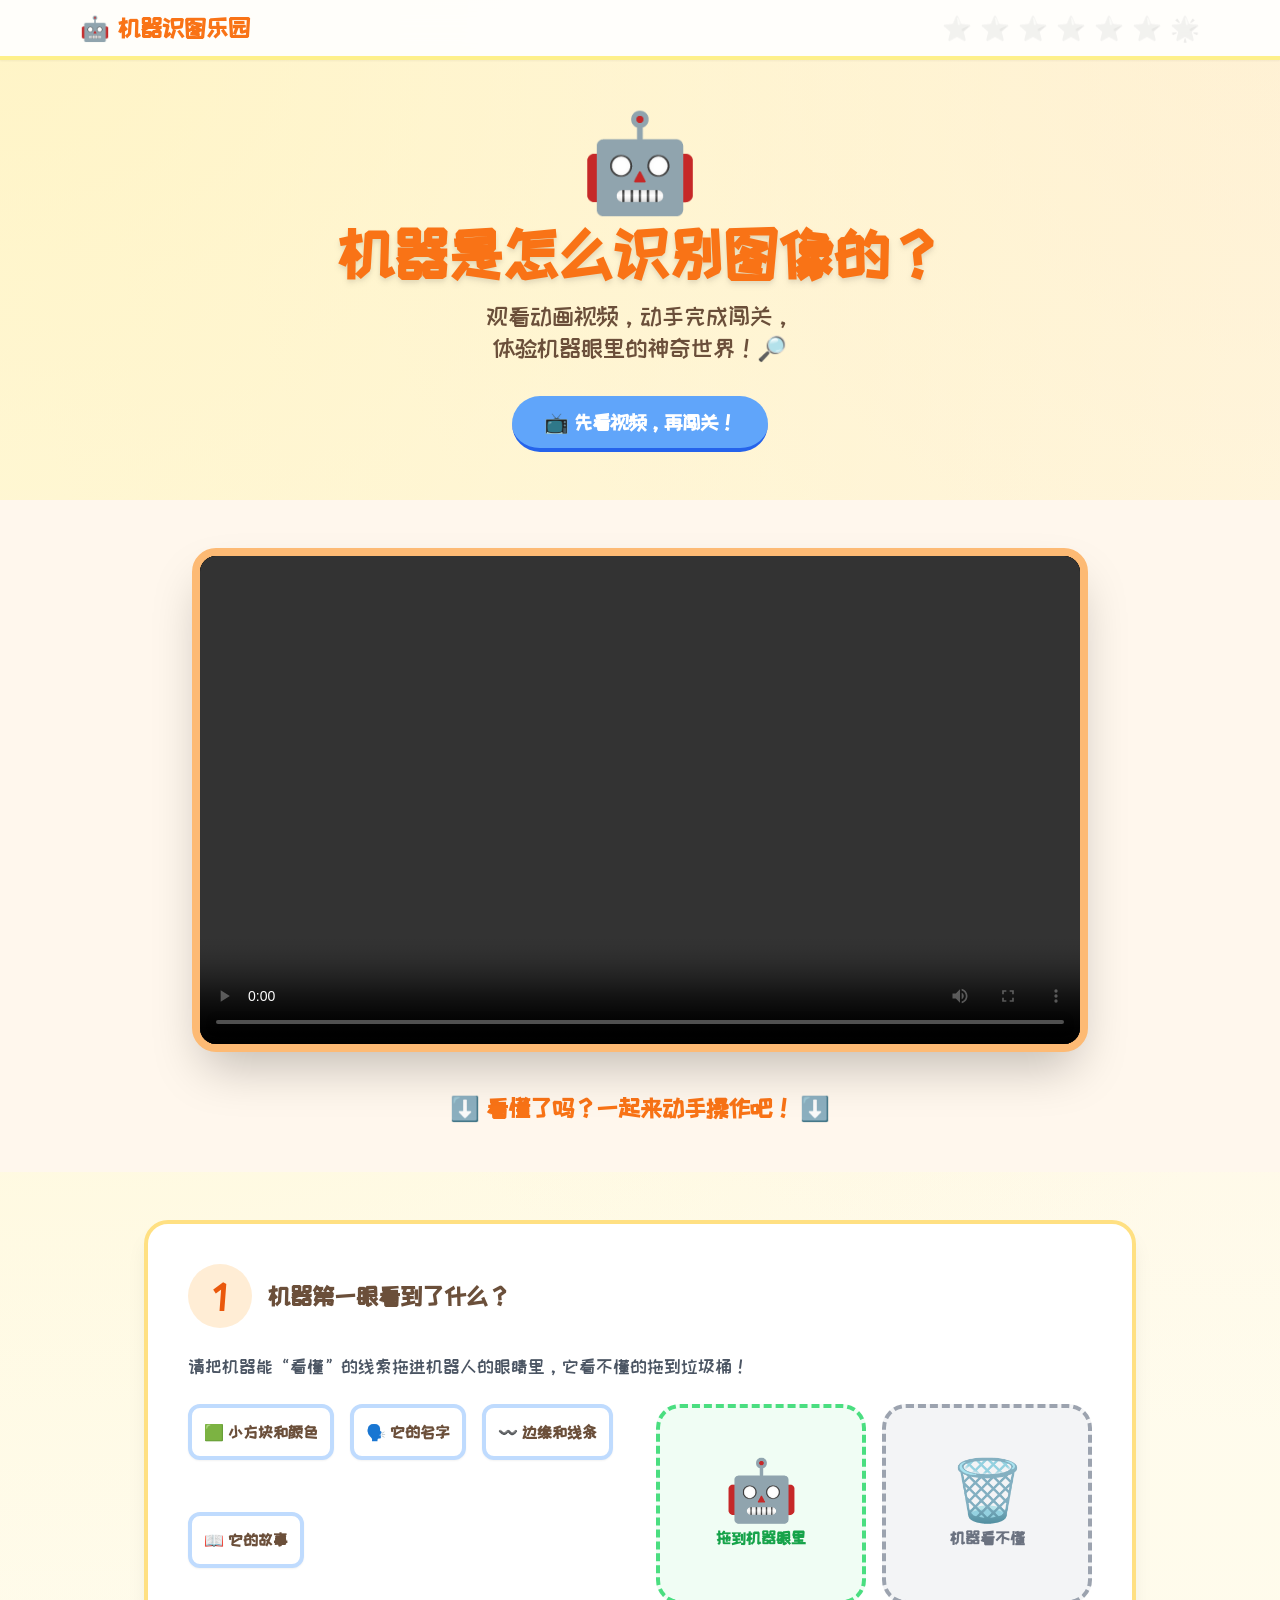
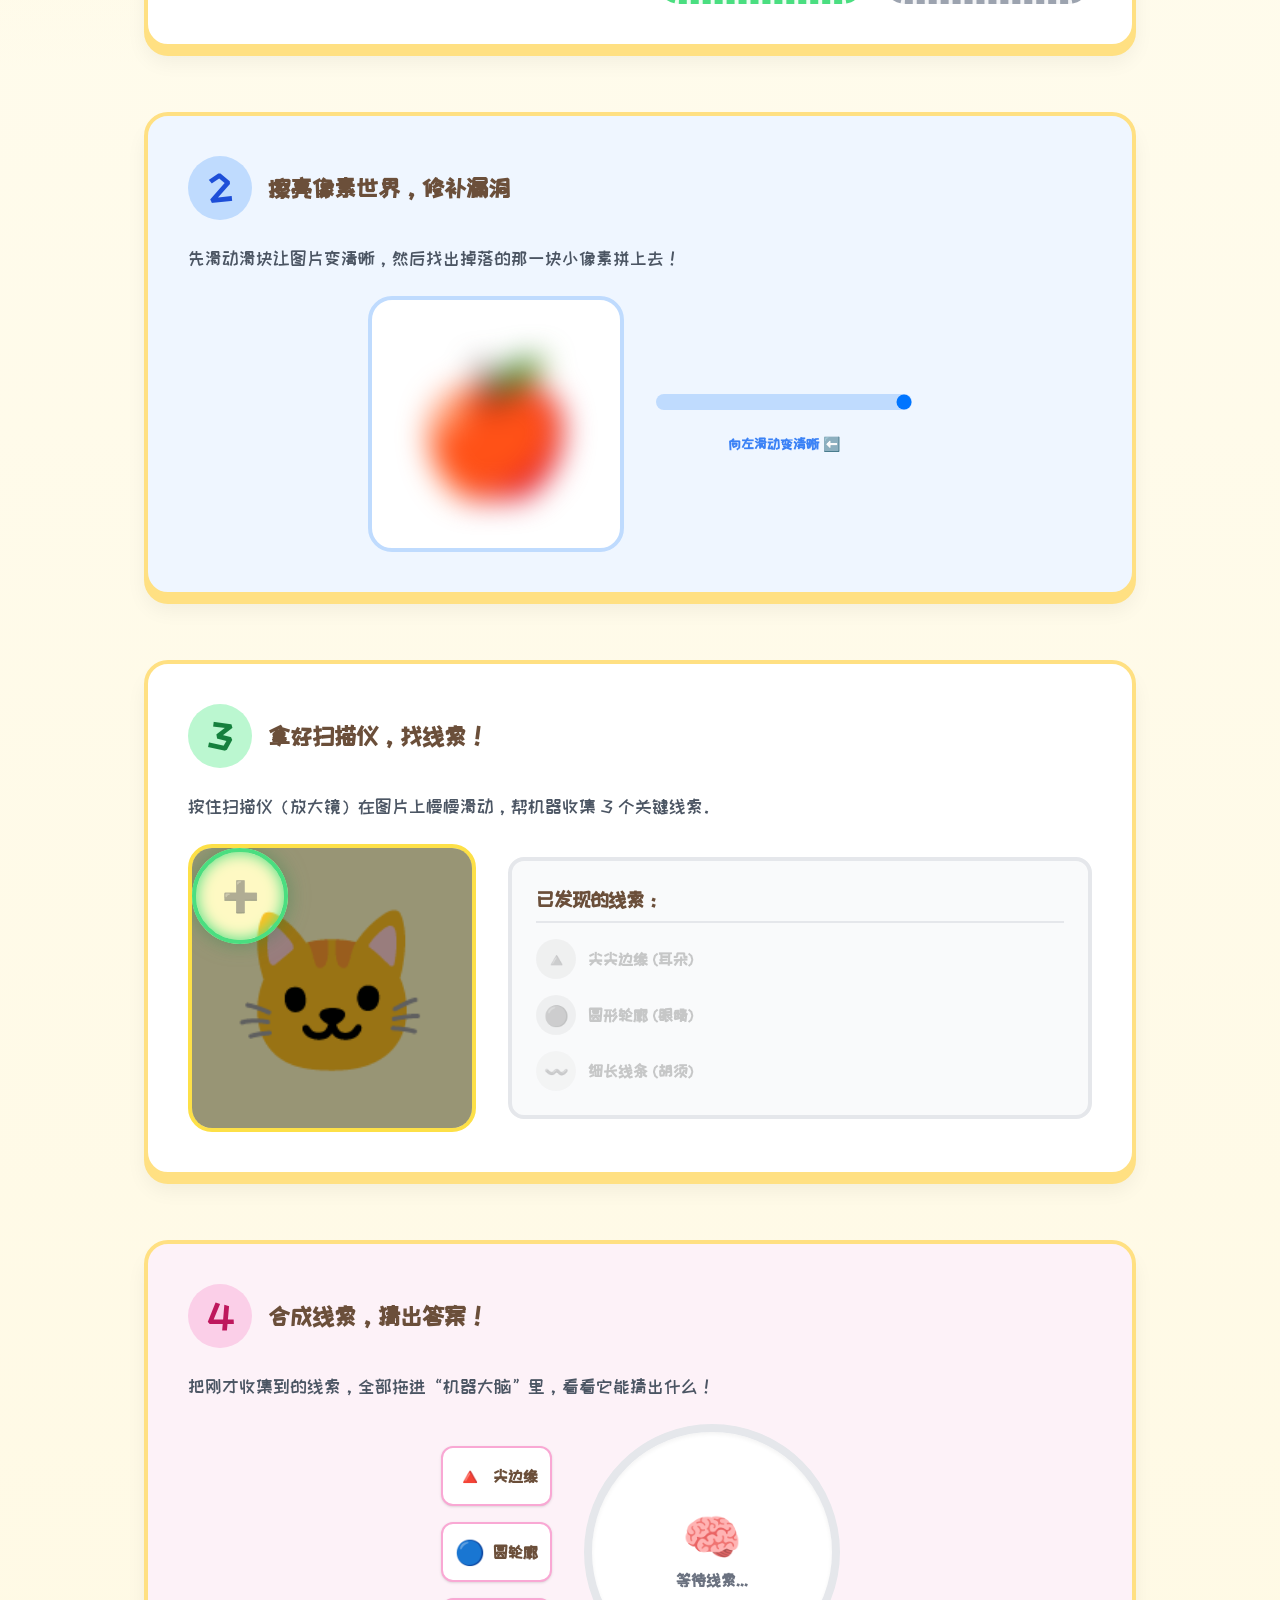
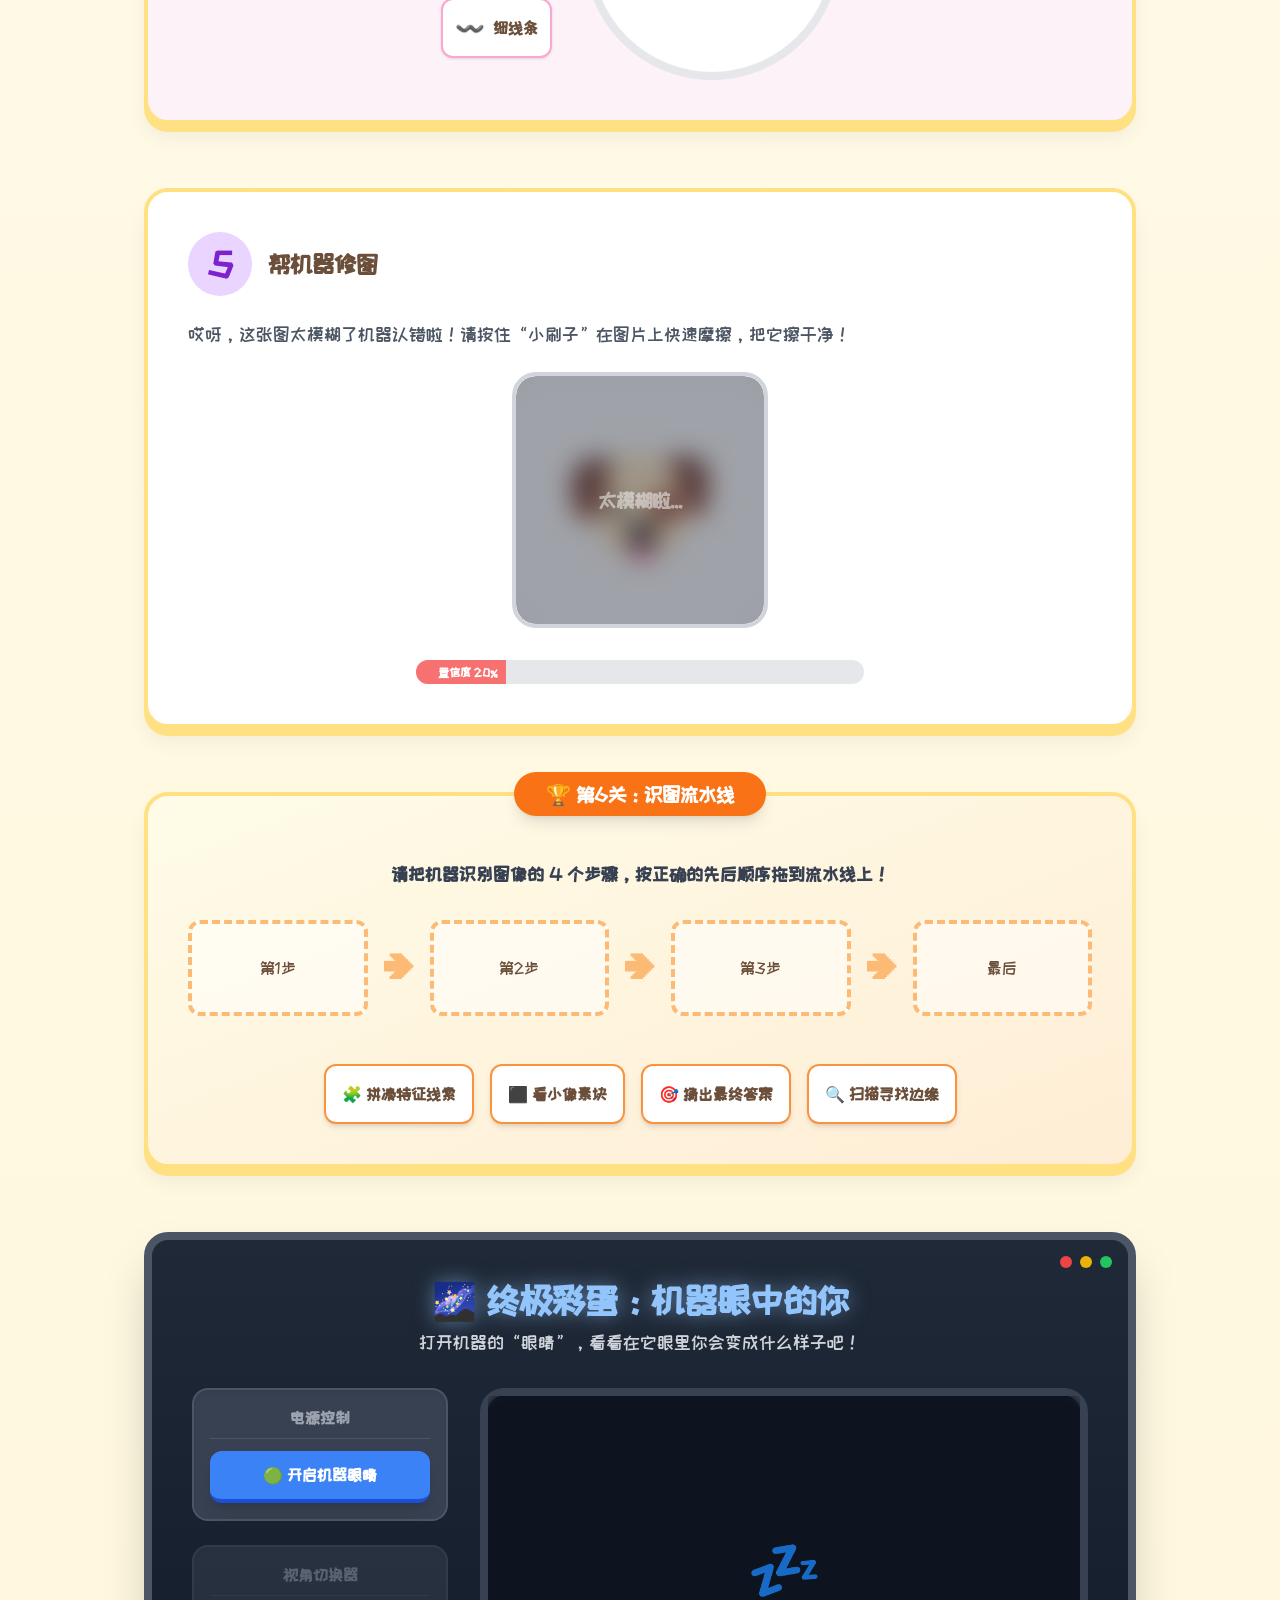
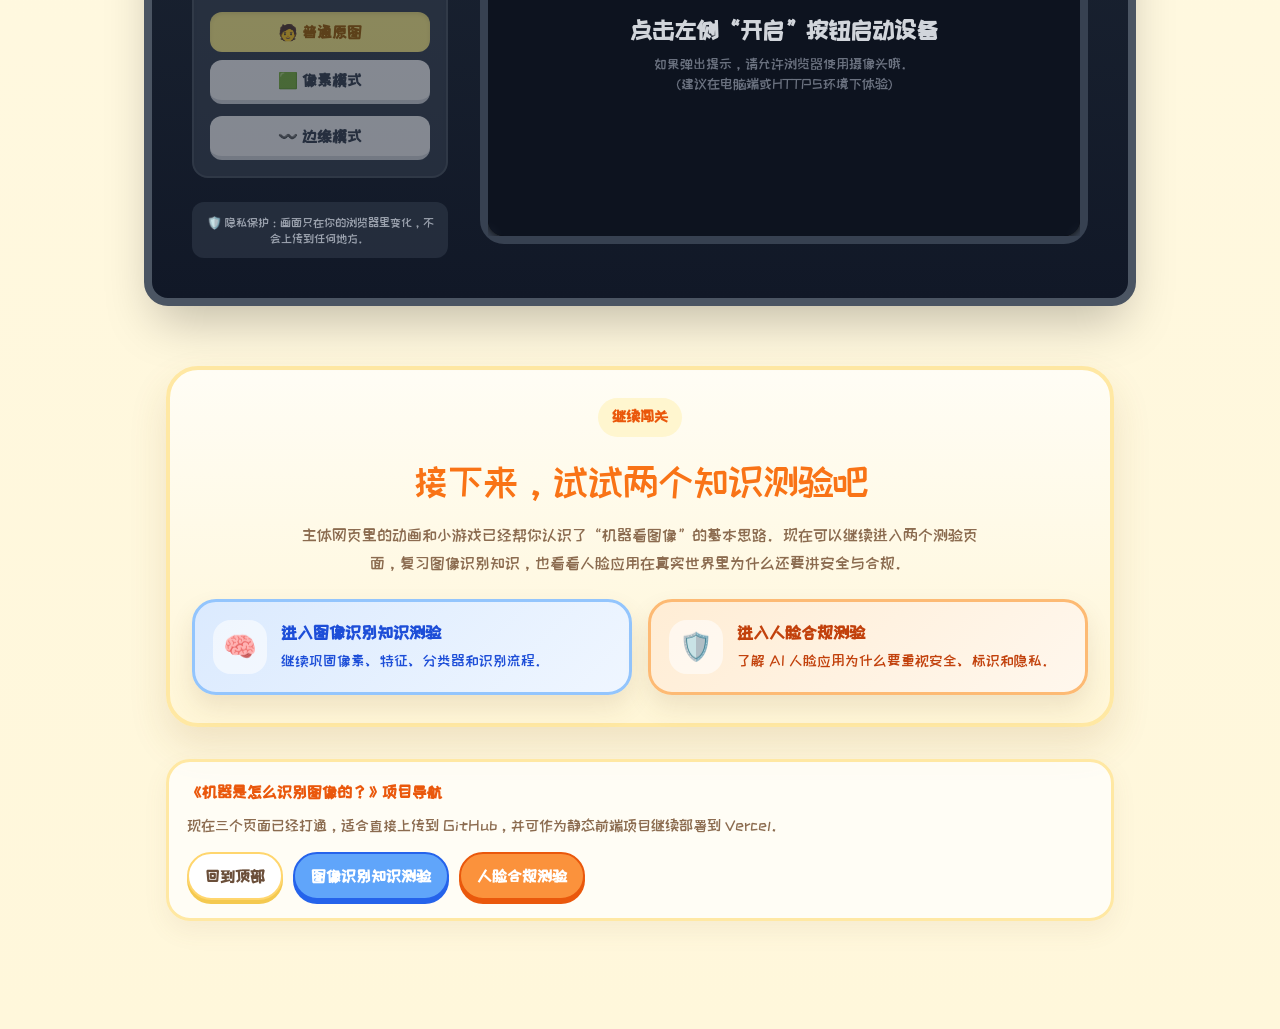
==== index.html @ 6d434174 "Refactor project structure for GitHub and Vercel deployment" ====
<!DOCTYPE html>
<html lang="zh-CN"><head><meta http-equiv="Content-Type" content="text/html; charset=UTF-8">
    
    <meta name="viewport" content="width=device-width, initial-scale=1.0">
    <title>机器是怎么识别图像的？</title>
    <link rel="stylesheet" href="./assets/css/common.css">
    <style>
        @import url('https://fonts.googleapis.com/css2?family=ZCOOL+KuaiLe&display=swap');
        body {
            font-family: 'ZCOOL KuaiLe', 'Comic Sans MS', 'PingFang SC', sans-serif;
            background-color: #FFFDE7;
            color: #5D4037;
            overflow-x: hidden;
            overscroll-behavior: none;
        }

        /* 动画体系 */
        @keyframes float { 0%, 100% { transform: translateY(0); } 50% { transform: translateY(-8px); } }
        .animate-float { animation: float 3s ease-in-out infinite; }
        
        @keyframes popIn { 0% { transform: scale(0.5); opacity: 0; } 100% { transform: scale(1); opacity: 1; } }
        .animate-pop { animation: popIn 0.5s cubic-bezier(0.175, 0.885, 0.32, 1.275) forwards; }
        
        @keyframes shine { 0% { filter: brightness(1); } 50% { filter: brightness(1.3) drop-shadow(0 0 10px #FFD54F); } 100% { filter: brightness(1); } }
        .animate-shine { animation: shine 1.5s infinite; }

        @keyframes scanline { 0% { transform: translateY(-100%); } 100% { transform: translateY(100vh); } }
        .cam-scanline {
            background: linear-gradient(to bottom, rgba(74,222,128,0), rgba(74,222,128,0.3), rgba(74,222,128,0));
            animation: scanline 3s linear infinite;
        }

        /* UI 基础组件 */
        .cute-card {
            background: white;
            border-radius: 24px;
            box-shadow: 0 8px 0 #FFE082, 0 15px 20px rgba(0,0,0,0.05);
            border: 4px solid #FFE082;
            position: relative;
        }
        
        /* 交互元素专属 */
        .drag-item {
            touch-action: none;
            cursor: grab;
            transition: transform 0.1s;
            z-index: 10;
        }
        .drag-item:active { cursor: grabbing; z-index: 50; }
        .drag-item.dragging { transform: scale(1.1); box-shadow: 0 10px 25px rgba(0,0,0,0.2); transition: none; }

        .scanner-lens {
            box-shadow: 0 0 0 9999px rgba(0,0,0,0.4), 0 0 15px #4ADE80 inset, 0 0 20px rgba(74, 222, 128, 0.5);
            border: 4px solid #4ADE80;
            background: transparent;
        }

        #scratch-container { position: relative; user-select: none; touch-action: none; }
        #blur-overlay { transition: opacity 0.3s; }
        
        .star-slot { filter: grayscale(100%) opacity(0.3); transition: all 0.5s; }
        .star-active { filter: grayscale(0%) opacity(1) drop-shadow(0 0 5px gold); transform: scale(1.2); }

        /* 摄像头模块特效 */
        .control-btn {
            transition: all 0.2s;
            border-bottom-width: 4px;
        }
        .control-btn:active {
            transform: translateY(4px);
            border-bottom-width: 0px;
        }
        .control-btn.active-mode {
            background-color: #FEF08A; /* yellow-200 */
            border-color: #EAB308; /* yellow-500 */
            color: #A16207;
            transform: translateY(4px);
            border-bottom-width: 0px;
            box-shadow: inset 0 2px 4px rgba(0,0,0,0.1);
        }
    </style>
<style>*, ::before, ::after{--tw-border-spacing-x:0;--tw-border-spacing-y:0;--tw-translate-x:0;--tw-translate-y:0;--tw-rotate:0;--tw-skew-x:0;--tw-skew-y:0;--tw-scale-x:1;--tw-scale-y:1;--tw-pan-x: ;--tw-pan-y: ;--tw-pinch-zoom: ;--tw-scroll-snap-strictness:proximity;--tw-gradient-from-position: ;--tw-gradient-via-position: ;--tw-gradient-to-position: ;--tw-ordinal: ;--tw-slashed-zero: ;--tw-numeric-figure: ;--tw-numeric-spacing: ;--tw-numeric-fraction: ;--tw-ring-inset: ;--tw-ring-offset-width:0px;--tw-ring-offset-color:#fff;--tw-ring-color:rgb(59 130 246 / 0.5);--tw-ring-offset-shadow:0 0 #0000;--tw-ring-shadow:0 0 #0000;--tw-shadow:0 0 #0000;--tw-shadow-colored:0 0 #0000;--tw-blur: ;--tw-brightness: ;--tw-contrast: ;--tw-grayscale: ;--tw-hue-rotate: ;--tw-invert: ;--tw-saturate: ;--tw-sepia: ;--tw-drop-shadow: ;--tw-backdrop-blur: ;--tw-backdrop-brightness: ;--tw-backdrop-contrast: ;--tw-backdrop-grayscale: ;--tw-backdrop-hue-rotate: ;--tw-backdrop-invert: ;--tw-backdrop-opacity: ;--tw-backdrop-saturate: ;--tw-backdrop-sepia: ;--tw-contain-size: ;--tw-contain-layout: ;--tw-contain-paint: ;--tw-contain-style: }::backdrop{--tw-border-spacing-x:0;--tw-border-spacing-y:0;--tw-translate-x:0;--tw-translate-y:0;--tw-rotate:0;--tw-skew-x:0;--tw-skew-y:0;--tw-scale-x:1;--tw-scale-y:1;--tw-pan-x: ;--tw-pan-y: ;--tw-pinch-zoom: ;--tw-scroll-snap-strictness:proximity;--tw-gradient-from-position: ;--tw-gradient-via-position: ;--tw-gradient-to-position: ;--tw-ordinal: ;--tw-slashed-zero: ;--tw-numeric-figure: ;--tw-numeric-spacing: ;--tw-numeric-fraction: ;--tw-ring-inset: ;--tw-ring-offset-width:0px;--tw-ring-offset-color:#fff;--tw-ring-color:rgb(59 130 246 / 0.5);--tw-ring-offset-shadow:0 0 #0000;--tw-ring-shadow:0 0 #0000;--tw-shadow:0 0 #0000;--tw-shadow-colored:0 0 #0000;--tw-blur: ;--tw-brightness: ;--tw-contrast: ;--tw-grayscale: ;--tw-hue-rotate: ;--tw-invert: ;--tw-saturate: ;--tw-sepia: ;--tw-drop-shadow: ;--tw-backdrop-blur: ;--tw-backdrop-brightness: ;--tw-backdrop-contrast: ;--tw-backdrop-grayscale: ;--tw-backdrop-hue-rotate: ;--tw-backdrop-invert: ;--tw-backdrop-opacity: ;--tw-backdrop-saturate: ;--tw-backdrop-sepia: ;--tw-contain-size: ;--tw-contain-layout: ;--tw-contain-paint: ;--tw-contain-style: }/* ! tailwindcss v3.4.17 | MIT License | https://tailwindcss.com */*,::after,::before{box-sizing:border-box;border-width:0;border-style:solid;border-color:#e5e7eb}::after,::before{--tw-content:''}:host,html{line-height:1.5;-webkit-text-size-adjust:100%;-moz-tab-size:4;tab-size:4;font-family:ui-sans-serif, system-ui, sans-serif, "Apple Color Emoji", "Segoe UI Emoji", "Segoe UI Symbol", "Noto Color Emoji";font-feature-settings:normal;font-variation-settings:normal;-webkit-tap-highlight-color:transparent}body{margin:0;line-height:inherit}hr{height:0;color:inherit;border-top-width:1px}abbr:where([title]){-webkit-text-decoration:underline dotted;text-decoration:underline dotted}h1,h2,h3,h4,h5,h6{font-size:inherit;font-weight:inherit}a{color:inherit;text-decoration:inherit}b,strong{font-weight:bolder}code,kbd,pre,samp{font-family:ui-monospace, SFMono-Regular, Menlo, Monaco, Consolas, "Liberation Mono", "Courier New", monospace;font-feature-settings:normal;font-variation-settings:normal;font-size:1em}small{font-size:80%}sub,sup{font-size:75%;line-height:0;position:relative;vertical-align:baseline}sub{bottom:-.25em}sup{top:-.5em}table{text-indent:0;border-color:inherit;border-collapse:collapse}button,input,optgroup,select,textarea{font-family:inherit;font-feature-settings:inherit;font-variation-settings:inherit;font-size:100%;font-weight:inherit;line-height:inherit;letter-spacing:inherit;color:inherit;margin:0;padding:0}button,select{text-transform:none}button,input:where([type=button]),input:where([type=reset]),input:where([type=submit]){-webkit-appearance:button;background-color:transparent;background-image:none}:-moz-focusring{outline:auto}:-moz-ui-invalid{box-shadow:none}progress{vertical-align:baseline}::-webkit-inner-spin-button,::-webkit-outer-spin-button{height:auto}[type=search]{-webkit-appearance:textfield;outline-offset:-2px}::-webkit-search-decoration{-webkit-appearance:none}::-webkit-file-upload-button{-webkit-appearance:button;font:inherit}summary{display:list-item}blockquote,dd,dl,figure,h1,h2,h3,h4,h5,h6,hr,p,pre{margin:0}fieldset{margin:0;padding:0}legend{padding:0}menu,ol,ul{list-style:none;margin:0;padding:0}dialog{padding:0}textarea{resize:vertical}input::placeholder,textarea::placeholder{opacity:1;color:#9ca3af}[role=button],button{cursor:pointer}:disabled{cursor:default}audio,canvas,embed,iframe,img,object,svg,video{display:block;vertical-align:middle}img,video{max-width:100%;height:auto}[hidden]:where(:not([hidden=until-found])){display:none}.pointer-events-none{pointer-events:none}.fixed{position:fixed}.absolute{position:absolute}.relative{position:relative}.inset-0{inset:0px}.-top-6{top:-1.5rem}.bottom-0{bottom:0px}.bottom-12{bottom:3rem}.left-0{left:0px}.left-1\/2{left:50%}.left-16{left:4rem}.left-20{left:5rem}.left-\[30\%\]{left:30%}.right-10{right:2.5rem}.right-12{right:3rem}.right-4{right:1rem}.top-0{top:0px}.top-10{top:2.5rem}.top-4{top:1rem}.top-8{top:2rem}.top-\[40\%\]{top:40%}.z-0{z-index:0}.z-10{z-index:10}.z-20{z-index:20}.z-30{z-index:30}.z-50{z-index:50}.mx-auto{margin-left:auto;margin-right:auto}.mb-12{margin-bottom:3rem}.mb-2{margin-bottom:0.5rem}.mb-3{margin-bottom:0.75rem}.mb-4{margin-bottom:1rem}.mb-6{margin-bottom:1.5rem}.mb-8{margin-bottom:2rem}.mt-10{margin-top:2.5rem}.mt-2{margin-top:0.5rem}.mt-4{margin-top:1rem}.mt-6{margin-top:1.5rem}.mt-8{margin-top:2rem}.block{display:block}.inline-block{display:inline-block}.flex{display:flex}.hidden{display:none}.aspect-\[4\/3\]{aspect-ratio:4/3}.aspect-video{aspect-ratio:16 / 9}.h-0{height:0px}.h-10{height:2.5rem}.h-12{height:3rem}.h-16{height:4rem}.h-20{height:5rem}.h-24{height:6rem}.h-3{height:0.75rem}.h-4{height:1rem}.h-6{height:1.5rem}.h-64{height:16rem}.h-72{height:18rem}.h-full{height:100%}.min-h-\[200px\]{min-height:200px}.w-10{width:2.5rem}.w-12{width:3rem}.w-16{width:4rem}.w-20{width:5rem}.w-24{width:6rem}.w-3{width:0.75rem}.w-32{width:8rem}.w-64{width:16rem}.w-72{width:18rem}.w-\[20\%\]{width:20%}.w-full{width:100%}.min-w-\[250px\]{min-width:250px}.max-w-2xl{max-width:42rem}.max-w-4xl{max-width:56rem}.max-w-5xl{max-width:64rem}.max-w-6xl{max-width:72rem}.max-w-md{max-width:28rem}.flex-1{flex:1 1 0%}.-translate-x-1\/2{--tw-translate-x:-50%;transform:translate(var(--tw-translate-x), var(--tw-translate-y)) rotate(var(--tw-rotate)) skewX(var(--tw-skew-x)) skewY(var(--tw-skew-y)) scaleX(var(--tw-scale-x)) scaleY(var(--tw-scale-y))}.rotate-12{--tw-rotate:12deg;transform:translate(var(--tw-translate-x), var(--tw-translate-y)) rotate(var(--tw-rotate)) skewX(var(--tw-skew-x)) skewY(var(--tw-skew-y)) scaleX(var(--tw-scale-x)) scaleY(var(--tw-scale-y))}.transform{transform:translate(var(--tw-translate-x), var(--tw-translate-y)) rotate(var(--tw-rotate)) skewX(var(--tw-skew-x)) skewY(var(--tw-skew-y)) scaleX(var(--tw-scale-x)) scaleY(var(--tw-scale-y))}@keyframes bounce{0%, 100%{transform:translateY(-25%);animation-timing-function:cubic-bezier(0.8,0,1,1)}50%{transform:none;animation-timing-function:cubic-bezier(0,0,0.2,1)}}.animate-bounce{animation:bounce 1s infinite}@keyframes pulse{50%{opacity:.5}}.animate-pulse{animation:pulse 2s cubic-bezier(0.4, 0, 0.6, 1) infinite}.cursor-crosshair{cursor:crosshair}.cursor-grab{cursor:grab}.cursor-move{cursor:move}.cursor-pointer{cursor:pointer}.touch-none{touch-action:none}.select-none{-webkit-user-select:none;user-select:none}.appearance-none{-webkit-appearance:none;appearance:none}.flex-col{flex-direction:column}.flex-wrap{flex-wrap:wrap}.items-start{align-items:flex-start}.items-center{align-items:center}.justify-end{justify-content:flex-end}.justify-center{justify-content:center}.justify-between{justify-content:space-between}.gap-1{gap:0.25rem}.gap-2{gap:0.5rem}.gap-3{gap:0.75rem}.gap-4{gap:1rem}.gap-6{gap:1.5rem}.gap-8{gap:2rem}.space-y-16 > :not([hidden]) ~ :not([hidden]){--tw-space-y-reverse:0;margin-top:calc(4rem * calc(1 - var(--tw-space-y-reverse)));margin-bottom:calc(4rem * var(--tw-space-y-reverse))}.overflow-hidden{overflow:hidden}.rounded-2xl{border-radius:1rem}.rounded-3xl{border-radius:1.5rem}.rounded-full{border-radius:9999px}.rounded-lg{border-radius:0.5rem}.rounded-xl{border-radius:0.75rem}.border-2{border-width:2px}.border-4{border-width:4px}.border-8{border-width:8px}.border-b{border-bottom-width:1px}.border-b-2{border-bottom-width:2px}.border-b-4{border-bottom-width:4px}.border-dashed{border-style:dashed}.border-blue-200{--tw-border-opacity:1;border-color:rgb(191 219 254 / var(--tw-border-opacity, 1))}.border-blue-500\/50{border-color:rgb(59 130 246 / 0.5)}.border-blue-600{--tw-border-opacity:1;border-color:rgb(37 99 235 / var(--tw-border-opacity, 1))}.border-blue-700{--tw-border-opacity:1;border-color:rgb(29 78 216 / var(--tw-border-opacity, 1))}.border-gray-200{--tw-border-opacity:1;border-color:rgb(229 231 235 / var(--tw-border-opacity, 1))}.border-gray-300{--tw-border-opacity:1;border-color:rgb(209 213 219 / var(--tw-border-opacity, 1))}.border-gray-400{--tw-border-opacity:1;border-color:rgb(156 163 175 / var(--tw-border-opacity, 1))}.border-gray-600{--tw-border-opacity:1;border-color:rgb(75 85 99 / var(--tw-border-opacity, 1))}.border-gray-700{--tw-border-opacity:1;border-color:rgb(55 65 81 / var(--tw-border-opacity, 1))}.border-green-400{--tw-border-opacity:1;border-color:rgb(74 222 128 / var(--tw-border-opacity, 1))}.border-orange-300{--tw-border-opacity:1;border-color:rgb(253 186 116 / var(--tw-border-opacity, 1))}.border-orange-400{--tw-border-opacity:1;border-color:rgb(251 146 60 / var(--tw-border-opacity, 1))}.border-pink-200{--tw-border-opacity:1;border-color:rgb(251 207 232 / var(--tw-border-opacity, 1))}.border-pink-300{--tw-border-opacity:1;border-color:rgb(249 168 212 / var(--tw-border-opacity, 1))}.border-red-600{--tw-border-opacity:1;border-color:rgb(220 38 38 / var(--tw-border-opacity, 1))}.border-yellow-200{--tw-border-opacity:1;border-color:rgb(254 240 138 / var(--tw-border-opacity, 1))}.border-yellow-300{--tw-border-opacity:1;border-color:rgb(253 224 71 / var(--tw-border-opacity, 1))}.border-yellow-400{--tw-border-opacity:1;border-color:rgb(250 204 21 / var(--tw-border-opacity, 1))}.bg-black{--tw-bg-opacity:1;background-color:rgb(0 0 0 / var(--tw-bg-opacity, 1))}.bg-blue-200{--tw-bg-opacity:1;background-color:rgb(191 219 254 / var(--tw-bg-opacity, 1))}.bg-blue-400{--tw-bg-opacity:1;background-color:rgb(96 165 250 / var(--tw-bg-opacity, 1))}.bg-blue-50{--tw-bg-opacity:1;background-color:rgb(239 246 255 / var(--tw-bg-opacity, 1))}.bg-blue-500{--tw-bg-opacity:1;background-color:rgb(59 130 246 / var(--tw-bg-opacity, 1))}.bg-blue-900\/50{background-color:rgb(30 58 138 / 0.5)}.bg-gray-100{--tw-bg-opacity:1;background-color:rgb(243 244 246 / var(--tw-bg-opacity, 1))}.bg-gray-200{--tw-bg-opacity:1;background-color:rgb(229 231 235 / var(--tw-bg-opacity, 1))}.bg-gray-50{--tw-bg-opacity:1;background-color:rgb(249 250 251 / var(--tw-bg-opacity, 1))}.bg-gray-700{--tw-bg-opacity:1;background-color:rgb(55 65 81 / var(--tw-bg-opacity, 1))}.bg-gray-700\/50{background-color:rgb(55 65 81 / 0.5)}.bg-gray-800{--tw-bg-opacity:1;background-color:rgb(31 41 55 / var(--tw-bg-opacity, 1))}.bg-gray-900\/40{background-color:rgb(17 24 39 / 0.4)}.bg-gray-900\/80{background-color:rgb(17 24 39 / 0.8)}.bg-green-200{--tw-bg-opacity:1;background-color:rgb(187 247 208 / var(--tw-bg-opacity, 1))}.bg-green-50{--tw-bg-opacity:1;background-color:rgb(240 253 244 / var(--tw-bg-opacity, 1))}.bg-green-500{--tw-bg-opacity:1;background-color:rgb(34 197 94 / var(--tw-bg-opacity, 1))}.bg-orange-100{--tw-bg-opacity:1;background-color:rgb(255 237 213 / var(--tw-bg-opacity, 1))}.bg-orange-50{--tw-bg-opacity:1;background-color:rgb(255 247 237 / var(--tw-bg-opacity, 1))}.bg-orange-500{--tw-bg-opacity:1;background-color:rgb(249 115 22 / var(--tw-bg-opacity, 1))}.bg-pink-200{--tw-bg-opacity:1;background-color:rgb(251 207 232 / var(--tw-bg-opacity, 1))}.bg-pink-300{--tw-bg-opacity:1;background-color:rgb(249 168 212 / var(--tw-bg-opacity, 1))}.bg-pink-50{--tw-bg-opacity:1;background-color:rgb(253 242 248 / var(--tw-bg-opacity, 1))}.bg-purple-200{--tw-bg-opacity:1;background-color:rgb(233 213 255 / var(--tw-bg-opacity, 1))}.bg-red-400{--tw-bg-opacity:1;background-color:rgb(248 113 113 / var(--tw-bg-opacity, 1))}.bg-red-500{--tw-bg-opacity:1;background-color:rgb(239 68 68 / var(--tw-bg-opacity, 1))}.bg-white{--tw-bg-opacity:1;background-color:rgb(255 255 255 / var(--tw-bg-opacity, 1))}.bg-white\/50{background-color:rgb(255 255 255 / 0.5)}.bg-white\/90{background-color:rgb(255 255 255 / 0.9)}.bg-white\/95{background-color:rgb(255 255 255 / 0.95)}.bg-yellow-100{--tw-bg-opacity:1;background-color:rgb(254 249 195 / var(--tw-bg-opacity, 1))}.bg-yellow-200{--tw-bg-opacity:1;background-color:rgb(254 240 138 / var(--tw-bg-opacity, 1))}.bg-yellow-400{--tw-bg-opacity:1;background-color:rgb(250 204 21 / var(--tw-bg-opacity, 1))}.bg-yellow-500{--tw-bg-opacity:1;background-color:rgb(234 179 8 / var(--tw-bg-opacity, 1))}.bg-gradient-to-b{background-image:linear-gradient(to bottom, var(--tw-gradient-stops))}.bg-gradient-to-br{background-image:linear-gradient(to bottom right, var(--tw-gradient-stops))}.from-gray-800{--tw-gradient-from:#1f2937 var(--tw-gradient-from-position);--tw-gradient-to:rgb(31 41 55 / 0) var(--tw-gradient-to-position);--tw-gradient-stops:var(--tw-gradient-from), var(--tw-gradient-to)}.from-yellow-50{--tw-gradient-from:#fefce8 var(--tw-gradient-from-position);--tw-gradient-to:rgb(254 252 232 / 0) var(--tw-gradient-to-position);--tw-gradient-stops:var(--tw-gradient-from), var(--tw-gradient-to)}.to-gray-900{--tw-gradient-to:#111827 var(--tw-gradient-to-position)}.to-orange-100{--tw-gradient-to:#ffedd5 var(--tw-gradient-to-position)}.object-contain{object-fit:contain}.object-cover{object-fit:cover}.p-3{padding:0.75rem}.p-4{padding:1rem}.p-6{padding:1.5rem}.px-2{padding-left:0.5rem;padding-right:0.5rem}.px-4{padding-left:1rem;padding-right:1rem}.px-6{padding-left:1.5rem;padding-right:1.5rem}.px-8{padding-left:2rem;padding-right:2rem}.py-12{padding-top:3rem;padding-bottom:3rem}.py-2{padding-top:0.5rem;padding-bottom:0.5rem}.py-3{padding-top:0.75rem;padding-bottom:0.75rem}.py-8{padding-top:2rem;padding-bottom:2rem}.pb-12{padding-bottom:3rem}.pb-2{padding-bottom:0.5rem}.pb-20{padding-bottom:5rem}.pt-28{padding-top:7rem}.text-center{text-align:center}.text-2xl{font-size:1.5rem;line-height:2rem}.text-3xl{font-size:1.875rem;line-height:2.25rem}.text-4xl{font-size:2.25rem;line-height:2.5rem}.text-5xl{font-size:3rem;line-height:1}.text-6xl{font-size:3.75rem;line-height:1}.text-8xl{font-size:6rem;line-height:1}.text-9xl{font-size:8rem;line-height:1}.text-\[10rem\]{font-size:10rem}.text-\[8rem\]{font-size:8rem}.text-lg{font-size:1.125rem;line-height:1.75rem}.text-sm{font-size:0.875rem;line-height:1.25rem}.text-xl{font-size:1.25rem;line-height:1.75rem}.text-xs{font-size:0.75rem;line-height:1rem}.font-bold{font-weight:700}.font-normal{font-weight:400}.leading-relaxed{line-height:1.625}.tracking-widest{letter-spacing:0.1em}.text-blue-200{--tw-text-opacity:1;color:rgb(191 219 254 / var(--tw-text-opacity, 1))}.text-blue-300{--tw-text-opacity:1;color:rgb(147 197 253 / var(--tw-text-opacity, 1))}.text-blue-500{--tw-text-opacity:1;color:rgb(59 130 246 / var(--tw-text-opacity, 1))}.text-blue-600{--tw-text-opacity:1;color:rgb(37 99 235 / var(--tw-text-opacity, 1))}.text-blue-700{--tw-text-opacity:1;color:rgb(29 78 216 / var(--tw-text-opacity, 1))}.text-gray-300{--tw-text-opacity:1;color:rgb(209 213 219 / var(--tw-text-opacity, 1))}.text-gray-400{--tw-text-opacity:1;color:rgb(156 163 175 / var(--tw-text-opacity, 1))}.text-gray-500{--tw-text-opacity:1;color:rgb(107 114 128 / var(--tw-text-opacity, 1))}.text-gray-600{--tw-text-opacity:1;color:rgb(75 85 99 / var(--tw-text-opacity, 1))}.text-gray-700{--tw-text-opacity:1;color:rgb(55 65 81 / var(--tw-text-opacity, 1))}.text-green-600{--tw-text-opacity:1;color:rgb(22 163 74 / var(--tw-text-opacity, 1))}.text-green-700{--tw-text-opacity:1;color:rgb(21 128 61 / var(--tw-text-opacity, 1))}.text-orange-300{--tw-text-opacity:1;color:rgb(253 186 116 / var(--tw-text-opacity, 1))}.text-orange-500{--tw-text-opacity:1;color:rgb(249 115 22 / var(--tw-text-opacity, 1))}.text-orange-600{--tw-text-opacity:1;color:rgb(234 88 12 / var(--tw-text-opacity, 1))}.text-pink-600{--tw-text-opacity:1;color:rgb(219 39 119 / var(--tw-text-opacity, 1))}.text-pink-700{--tw-text-opacity:1;color:rgb(190 24 93 / var(--tw-text-opacity, 1))}.text-purple-600{--tw-text-opacity:1;color:rgb(147 51 234 / var(--tw-text-opacity, 1))}.text-purple-700{--tw-text-opacity:1;color:rgb(126 34 206 / var(--tw-text-opacity, 1))}.text-red-500{--tw-text-opacity:1;color:rgb(239 68 68 / var(--tw-text-opacity, 1))}.text-red-600{--tw-text-opacity:1;color:rgb(220 38 38 / var(--tw-text-opacity, 1))}.text-white{--tw-text-opacity:1;color:rgb(255 255 255 / var(--tw-text-opacity, 1))}.opacity-30{opacity:0.3}.opacity-50{opacity:0.5}.mix-blend-difference{mix-blend-mode:difference}.shadow{--tw-shadow:0 1px 3px 0 rgb(0 0 0 / 0.1), 0 1px 2px -1px rgb(0 0 0 / 0.1);--tw-shadow-colored:0 1px 3px 0 var(--tw-shadow-color), 0 1px 2px -1px var(--tw-shadow-color);box-shadow:var(--tw-ring-offset-shadow, 0 0 #0000), var(--tw-ring-shadow, 0 0 #0000), var(--tw-shadow)}.shadow-2xl{--tw-shadow:0 25px 50px -12px rgb(0 0 0 / 0.25);--tw-shadow-colored:0 25px 50px -12px var(--tw-shadow-color);box-shadow:var(--tw-ring-offset-shadow, 0 0 #0000), var(--tw-ring-shadow, 0 0 #0000), var(--tw-shadow)}.shadow-\[0_0_30px_rgba\(0\2c 0\2c 0\2c 0\.8\)_inset\]{--tw-shadow:0 0 30px rgba(0,0,0,0.8) inset;--tw-shadow-colored:inset 0 0 30px var(--tw-shadow-color);box-shadow:var(--tw-ring-offset-shadow, 0 0 #0000), var(--tw-ring-shadow, 0 0 #0000), var(--tw-shadow)}.shadow-inner{--tw-shadow:inset 0 2px 4px 0 rgb(0 0 0 / 0.05);--tw-shadow-colored:inset 0 2px 4px 0 var(--tw-shadow-color);box-shadow:var(--tw-ring-offset-shadow, 0 0 #0000), var(--tw-ring-shadow, 0 0 #0000), var(--tw-shadow)}.shadow-lg{--tw-shadow:0 10px 15px -3px rgb(0 0 0 / 0.1), 0 4px 6px -4px rgb(0 0 0 / 0.1);--tw-shadow-colored:0 10px 15px -3px var(--tw-shadow-color), 0 4px 6px -4px var(--tw-shadow-color);box-shadow:var(--tw-ring-offset-shadow, 0 0 #0000), var(--tw-ring-shadow, 0 0 #0000), var(--tw-shadow)}.shadow-md{--tw-shadow:0 4px 6px -1px rgb(0 0 0 / 0.1), 0 2px 4px -2px rgb(0 0 0 / 0.1);--tw-shadow-colored:0 4px 6px -1px var(--tw-shadow-color), 0 2px 4px -2px var(--tw-shadow-color);box-shadow:var(--tw-ring-offset-shadow, 0 0 #0000), var(--tw-ring-shadow, 0 0 #0000), var(--tw-shadow)}.shadow-sm{--tw-shadow:0 1px 2px 0 rgb(0 0 0 / 0.05);--tw-shadow-colored:0 1px 2px 0 var(--tw-shadow-color);box-shadow:var(--tw-ring-offset-shadow, 0 0 #0000), var(--tw-ring-shadow, 0 0 #0000), var(--tw-shadow)}.shadow-xl{--tw-shadow:0 20px 25px -5px rgb(0 0 0 / 0.1), 0 8px 10px -6px rgb(0 0 0 / 0.1);--tw-shadow-colored:0 20px 25px -5px var(--tw-shadow-color), 0 8px 10px -6px var(--tw-shadow-color);box-shadow:var(--tw-ring-offset-shadow, 0 0 #0000), var(--tw-ring-shadow, 0 0 #0000), var(--tw-shadow)}.blur-\[15px\]{--tw-blur:blur(15px);filter:var(--tw-blur) var(--tw-brightness) var(--tw-contrast) var(--tw-grayscale) var(--tw-hue-rotate) var(--tw-invert) var(--tw-saturate) var(--tw-sepia) var(--tw-drop-shadow)}.drop-shadow-\[0_0_10px_rgba\(147\2c 197\2c 253\2c 0\.5\)\]{--tw-drop-shadow:drop-shadow(0 0 10px rgba(147,197,253,0.5));filter:var(--tw-blur) var(--tw-brightness) var(--tw-contrast) var(--tw-grayscale) var(--tw-hue-rotate) var(--tw-invert) var(--tw-saturate) var(--tw-sepia) var(--tw-drop-shadow)}.drop-shadow-md{--tw-drop-shadow:drop-shadow(0 4px 3px rgb(0 0 0 / 0.07)) drop-shadow(0 2px 2px rgb(0 0 0 / 0.06));filter:var(--tw-blur) var(--tw-brightness) var(--tw-contrast) var(--tw-grayscale) var(--tw-hue-rotate) var(--tw-invert) var(--tw-saturate) var(--tw-sepia) var(--tw-drop-shadow)}.grayscale{--tw-grayscale:grayscale(100%);filter:var(--tw-blur) var(--tw-brightness) var(--tw-contrast) var(--tw-grayscale) var(--tw-hue-rotate) var(--tw-invert) var(--tw-saturate) var(--tw-sepia) var(--tw-drop-shadow)}.filter{filter:var(--tw-blur) var(--tw-brightness) var(--tw-contrast) var(--tw-grayscale) var(--tw-hue-rotate) var(--tw-invert) var(--tw-saturate) var(--tw-sepia) var(--tw-drop-shadow)}.backdrop-blur-\[12px\]{--tw-backdrop-blur:blur(12px);-webkit-backdrop-filter:var(--tw-backdrop-blur) var(--tw-backdrop-brightness) var(--tw-backdrop-contrast) var(--tw-backdrop-grayscale) var(--tw-backdrop-hue-rotate) var(--tw-backdrop-invert) var(--tw-backdrop-opacity) var(--tw-backdrop-saturate) var(--tw-backdrop-sepia);backdrop-filter:var(--tw-backdrop-blur) var(--tw-backdrop-brightness) var(--tw-backdrop-contrast) var(--tw-backdrop-grayscale) var(--tw-backdrop-hue-rotate) var(--tw-backdrop-invert) var(--tw-backdrop-opacity) var(--tw-backdrop-saturate) var(--tw-backdrop-sepia)}.backdrop-blur-md{--tw-backdrop-blur:blur(12px);-webkit-backdrop-filter:var(--tw-backdrop-blur) var(--tw-backdrop-brightness) var(--tw-backdrop-contrast) var(--tw-backdrop-grayscale) var(--tw-backdrop-hue-rotate) var(--tw-backdrop-invert) var(--tw-backdrop-opacity) var(--tw-backdrop-saturate) var(--tw-backdrop-sepia);backdrop-filter:var(--tw-backdrop-blur) var(--tw-backdrop-brightness) var(--tw-backdrop-contrast) var(--tw-backdrop-grayscale) var(--tw-backdrop-hue-rotate) var(--tw-backdrop-invert) var(--tw-backdrop-opacity) var(--tw-backdrop-saturate) var(--tw-backdrop-sepia)}.backdrop-blur-sm{--tw-backdrop-blur:blur(4px);-webkit-backdrop-filter:var(--tw-backdrop-blur) var(--tw-backdrop-brightness) var(--tw-backdrop-contrast) var(--tw-backdrop-grayscale) var(--tw-backdrop-hue-rotate) var(--tw-backdrop-invert) var(--tw-backdrop-opacity) var(--tw-backdrop-saturate) var(--tw-backdrop-sepia);backdrop-filter:var(--tw-backdrop-blur) var(--tw-backdrop-brightness) var(--tw-backdrop-contrast) var(--tw-backdrop-grayscale) var(--tw-backdrop-hue-rotate) var(--tw-backdrop-invert) var(--tw-backdrop-opacity) var(--tw-backdrop-saturate) var(--tw-backdrop-sepia)}.transition-all{transition-property:all;transition-timing-function:cubic-bezier(0.4, 0, 0.2, 1);transition-duration:150ms}.transition-opacity{transition-property:opacity;transition-timing-function:cubic-bezier(0.4, 0, 0.2, 1);transition-duration:150ms}.duration-300{transition-duration:300ms}.duration-500{transition-duration:500ms}.ease-out{transition-timing-function:cubic-bezier(0, 0, 0.2, 1)}.hover\:bg-blue-300:hover{--tw-bg-opacity:1;background-color:rgb(147 197 253 / var(--tw-bg-opacity, 1))}.hover\:bg-blue-400:hover{--tw-bg-opacity:1;background-color:rgb(96 165 250 / var(--tw-bg-opacity, 1))}.active\:translate-y-1:active{--tw-translate-y:0.25rem;transform:translate(var(--tw-translate-x), var(--tw-translate-y)) rotate(var(--tw-rotate)) skewX(var(--tw-skew-x)) skewY(var(--tw-skew-y)) scaleX(var(--tw-scale-x)) scaleY(var(--tw-scale-y))}.active\:border-b-0:active{border-bottom-width:0px}@media (min-width: 768px){.md\:flex{display:flex}.md\:w-64{width:16rem}.md\:flex-row{flex-direction:row}.md\:flex-col{flex-direction:column}.md\:items-start{align-items:flex-start}.md\:gap-2{gap:0.5rem}.md\:p-10{padding:2.5rem}.md\:text-2xl{font-size:1.5rem;line-height:2rem}.md\:text-6xl{font-size:3.75rem;line-height:1}}</style></head>
<body class="site-page site-page--home relative pb-20">

    <!-- 顶部导航栏 & 全局进度 -->
    <nav class="fixed top-0 w-full bg-white/90 backdrop-blur-md z-50 shadow-sm border-b-4 border-yellow-200">
        <div class="max-w-6xl mx-auto px-4 py-3 flex justify-between items-center">
            <div class="text-xl md:text-2xl font-bold text-orange-500 flex items-center gap-2">
                🤖 <span>机器识图乐园</span>
            </div>
            <div class="flex items-center gap-1 md:gap-2 text-xl md:text-2xl" id="global-stars">
                <!-- 增加到 7 颗星，最后一颗留给彩蛋 -->
                <span class="star-slot" id="star-1">⭐</span>
                <span class="star-slot" id="star-2">⭐</span>
                <span class="star-slot" id="star-3">⭐</span>
                <span class="star-slot" id="star-4">⭐</span>
                <span class="star-slot" id="star-5">⭐</span>
                <span class="star-slot" id="star-6">⭐</span>
                <span class="star-slot" id="star-7">🌟</span>
            </div>
        </div>
    </nav>

    <!-- 1. 首屏欢迎区 -->
    <section id="hero" class="pt-28 pb-12 px-4 max-w-5xl mx-auto text-center flex flex-col items-center">
        <div class="text-8xl mb-4 animate-float">🤖</div>
        <h1 class="text-4xl md:text-6xl font-bold text-orange-500 mb-4 drop-shadow-md">机器是怎么识别图像的？</h1>
        <p class="text-lg md:text-2xl text-brown-600 mb-8 max-w-2xl leading-relaxed">
            观看动画视频，动手完成闯关，<br>体验机器眼里的神奇世界！🔎
        </p>
        <a href="#video-section" class="bg-blue-400 text-white border-b-4 border-blue-600 rounded-full px-8 py-3 text-xl font-bold active:translate-y-1 active:border-b-0 transition-all hover:bg-blue-300">
            📺 先看视频，再闯关！
        </a>
    </section>

    <!-- 2. 科普视频区 -->
    <section id="video-section" class="py-12 px-4 bg-orange-50 relative">
        <div class="max-w-4xl mx-auto">
            <div class="relative w-full aspect-video cute-card overflow-hidden bg-black border-8 border-orange-300 shadow-2xl">
    <video class="w-full h-full object-contain bg-black" controls="" preload="metadata">
        <source src="./assets/media/intro-video.mp4" type="video/mp4">
        你的浏览器暂时不支持 video 标签。
    </video>
</div>
            <div class="text-center mt-10 text-2xl font-bold text-orange-500 animate-bounce">
                ⬇️ 看懂了吗？一起来动手操作吧！ ⬇️
            </div>
        </div>
    </section>

    <!-- 3. 互动乐园 -->
    <section id="games-section" class="py-12 px-4 max-w-5xl mx-auto space-y-16">

        <!-- 游戏 1：拖拽分拣 -->
        <div class="cute-card p-6 md:p-10 relative overflow-hidden" id="game1-container">
            <div class="flex items-center gap-4 mb-6">
                <div class="text-4xl bg-orange-100 w-16 h-16 rounded-full flex items-center justify-center font-bold text-orange-600">1</div>
                <h3 class="text-2xl font-bold">机器第一眼看到了什么？</h3>
            </div>
            <p class="text-lg text-gray-600 mb-6">请把机器能“看懂”的线索拖进机器人的眼睛里，它看不懂的拖到垃圾桶！</p>
            
            <div class="flex flex-col md:flex-row gap-8">
                <div class="flex-1 flex flex-wrap gap-4 items-start" id="g1-items">
                    <div class="drag-item bg-white border-4 border-blue-200 rounded-xl p-3 font-bold shadow-sm" data-type="good">🟩 小方块和颜色</div>
                    <div class="drag-item bg-white border-4 border-blue-200 rounded-xl p-3 font-bold shadow-sm" data-type="bad">🗣️ 它的名字</div>
                    <div class="drag-item bg-white border-4 border-blue-200 rounded-xl p-3 font-bold shadow-sm" data-type="good">〰️ 边缘和线条</div>
                    <div class="drag-item bg-white border-4 border-blue-200 rounded-xl p-3 font-bold shadow-sm" data-type="bad">📖 它的故事</div>
                </div>
                <div class="flex-1 flex gap-4">
                    <div class="flex-1 border-4 border-dashed border-green-400 rounded-3xl p-4 flex flex-col items-center justify-center bg-green-50 min-h-[200px]" id="g1-bot-eye">
                        <div class="text-6xl mb-2" id="g1-bot-face">🤖</div>
                        <div class="text-green-600 font-bold">拖到机器眼里</div>
                    </div>
                    <div class="flex-1 border-4 border-dashed border-gray-400 rounded-3xl p-4 flex flex-col items-center justify-center bg-gray-100 min-h-[200px]" id="g1-trash">
                        <div class="text-6xl mb-2">🗑️</div>
                        <div class="text-gray-500 font-bold">机器看不懂</div>
                    </div>
                </div>
            </div>
            <div id="g1-feedback" class="absolute inset-0 bg-white/90 hidden flex-col items-center justify-center z-20 backdrop-blur-sm rounded-2xl">
                <div class="text-6xl mb-4">🌟</div>
                <h2 class="text-3xl font-bold text-orange-500">太棒啦！</h2>
                <p class="text-xl mt-2">机器不知道名字和故事，它一开始只认识颜色和形状！</p>
            </div>
        </div>

        <!-- 游戏 2：滑动+拼补 -->
        <div class="cute-card p-6 md:p-10 bg-blue-50 relative">
            <div class="flex items-center gap-4 mb-6">
                <div class="text-4xl bg-blue-200 w-16 h-16 rounded-full flex items-center justify-center font-bold text-blue-700">2</div>
                <h3 class="text-2xl font-bold">擦亮像素世界，修补漏洞</h3>
            </div>
            <p class="text-lg text-gray-600 mb-6">先滑动滑块让图片变清晰，然后找出掉落的那一块小像素拼上去！</p>
            
            <div class="flex flex-col md:flex-row gap-8 items-center justify-center">
                <div class="relative w-64 h-64 bg-white rounded-3xl border-4 border-blue-200 overflow-hidden flex items-center justify-center" id="g2-canvas">
                    <div id="g2-img" class="text-9xl transition-all duration-300 filter blur-[15px] select-none">🍎</div>
                    <div id="g2-hole" class="absolute top-8 right-12 w-16 h-16 bg-white border-2 border-dashed border-gray-300 hidden"></div>
                </div>
                <div class="flex flex-col items-center gap-6">
                    <input type="range" id="g2-slider" min="0" max="15" value="15" class="w-64 h-4 bg-blue-200 rounded-lg appearance-none cursor-pointer" oninput="game2Slide(this.value)">
                    <div class="text-sm font-bold text-blue-500">向左滑动变清晰 ⬅️</div>
                    <div id="g2-piece-container" class="h-20 w-20 flex items-center justify-center hidden">
                        <div id="g2-piece" class="drag-item w-16 h-16 bg-red-500 rounded-lg border-2 border-red-600 shadow-md flex items-center justify-center text-white text-xs font-bold">碎片</div>
                    </div>
                </div>
            </div>
             <div id="g2-feedback" class="absolute inset-0 bg-white/90 hidden flex-col items-center justify-center z-20 backdrop-blur-sm rounded-2xl">
                <div class="text-6xl mb-4">🧩</div>
                <h2 class="text-3xl font-bold text-blue-600">拼图完成！</h2>
                <p class="text-xl mt-2">图片就是由这样一个个小小的“像素块”拼起来的！</p>
            </div>
        </div>

        <!-- 游戏 3：真实扫描探测 -->
        <div class="cute-card p-6 md:p-10 relative">
            <div class="flex items-center gap-4 mb-6">
                <div class="text-4xl bg-green-200 w-16 h-16 rounded-full flex items-center justify-center font-bold text-green-700">3</div>
                <h3 class="text-2xl font-bold">拿好扫描仪，找线索！</h3>
            </div>
            <p class="text-lg text-gray-600 mb-6">按住扫描仪（放大镜）在图片上慢慢滑动，帮机器收集 3 个关键线索。</p>
            
            <div class="flex flex-col md:flex-row gap-8 items-center">
                <div class="relative w-72 h-72 bg-yellow-100 rounded-3xl border-4 border-yellow-300 overflow-hidden select-none" id="g3-board">
                    <div class="absolute inset-0 flex items-center justify-center text-[10rem]">🐱</div>
                    <div class="absolute top-10 left-16 w-16 h-16 rounded-full" id="hot-ear" data-clue="ear"></div>
                    <div class="absolute top-[40%] left-[30%] w-24 h-16 rounded-full" id="hot-eye" data-clue="eye"></div>
                    <div class="absolute bottom-12 left-20 w-32 h-16 rounded-full" id="hot-whisker" data-clue="whisker"></div>
                    <div id="g3-scanner" class="absolute top-0 left-0 w-24 h-24 rounded-full scanner-lens flex items-center justify-center cursor-move touch-none z-10">
                        <span class="text-3xl opacity-50 relative z-20 mix-blend-difference text-white">➕</span>
                    </div>
                </div>
                <div class="flex-1 bg-gray-50 rounded-2xl p-6 border-4 border-gray-200 min-w-[250px]">
                    <h4 class="text-xl font-bold mb-4 border-b-2 pb-2">已发现的线索：</h4>
                    <div class="flex flex-col gap-4">
                        <div class="flex items-center gap-3 opacity-30 grayscale transition-all duration-500" id="clue-ear">
                            <div class="w-10 h-10 bg-pink-200 rounded-full flex items-center justify-center text-xl">🔺</div>
                            <span class="font-bold">尖尖边缘 (耳朵)</span>
                        </div>
                        <div class="flex items-center gap-3 opacity-30 grayscale transition-all duration-500" id="clue-eye">
                            <div class="w-10 h-10 bg-blue-200 rounded-full flex items-center justify-center text-xl">🔵</div>
                            <span class="font-bold">圆形轮廓 (眼睛)</span>
                        </div>
                        <div class="flex items-center gap-3 opacity-30 grayscale transition-all duration-500" id="clue-whisker">
                            <div class="w-10 h-10 bg-gray-200 rounded-full flex items-center justify-center text-xl">〰️</div>
                            <span class="font-bold">细长线条 (胡须)</span>
                        </div>
                    </div>
                </div>
            </div>
             <div id="g3-feedback" class="absolute inset-0 bg-white/90 hidden flex-col items-center justify-center z-20 backdrop-blur-sm rounded-2xl">
                <div class="text-6xl mb-4">🔍</div>
                <h2 class="text-3xl font-bold text-green-600">收集完毕！</h2>
                <p class="text-xl mt-2">机器就像侦探，通过扫描这些局部的特征线索来做判断。</p>
            </div>
        </div>

        <!-- 游戏 4：拖拽组装 -->
        <div class="cute-card p-6 md:p-10 bg-pink-50 relative">
            <div class="flex items-center gap-4 mb-6">
                <div class="text-4xl bg-pink-200 w-16 h-16 rounded-full flex items-center justify-center font-bold text-pink-700">4</div>
                <h3 class="text-2xl font-bold">合成线索，猜出答案！</h3>
            </div>
            <p class="text-lg text-gray-600 mb-6">把刚才收集到的线索，全部拖进“机器大脑”里，看看它能猜出什么！</p>
            
            <div class="flex flex-col md:flex-row gap-8 items-center justify-center">
                <div class="flex md:flex-col gap-4" id="g4-pieces">
                    <div class="drag-item bg-white p-3 rounded-xl border-2 border-pink-300 shadow flex items-center gap-2 font-bold"><span class="text-2xl">🔺</span> 尖边缘</div>
                    <div class="drag-item bg-white p-3 rounded-xl border-2 border-pink-300 shadow flex items-center gap-2 font-bold"><span class="text-2xl">🔵</span> 圆轮廓</div>
                    <div class="drag-item bg-white p-3 rounded-xl border-2 border-pink-300 shadow flex items-center gap-2 font-bold"><span class="text-2xl">〰️</span> 细线条</div>
                </div>
                <div class="relative w-64 h-64 bg-white rounded-full border-8 border-gray-200 shadow-inner flex flex-col items-center justify-center overflow-hidden" id="g4-brain">
                    <div class="absolute bottom-0 left-0 w-full bg-pink-300 h-0 transition-all duration-500 ease-out z-0" id="g4-progress"></div>
                    <div class="relative z-10 text-center">
                        <div class="text-5xl mb-2" id="g4-result-icon">🧠</div>
                        <div class="font-bold text-gray-500" id="g4-result-text">等待线索...</div>
                    </div>
                </div>
            </div>
            <div id="g4-feedback" class="absolute inset-0 bg-white/90 hidden flex-col items-center justify-center z-20 backdrop-blur-sm rounded-2xl">
                <div class="text-[8rem] animate-bounce">🐱</div>
                <h2 class="text-3xl font-bold text-pink-600 bg-white px-6 py-2 rounded-full shadow-lg border-2 border-pink-200 mt-4">合成完毕！是一只小猫！</h2>
            </div>
        </div>

        <!-- 游戏 5：擦除修复 -->
        <div class="cute-card p-6 md:p-10 relative">
            <div class="flex items-center gap-4 mb-6">
                <div class="text-4xl bg-purple-200 w-16 h-16 rounded-full flex items-center justify-center font-bold text-purple-700">5</div>
                <h3 class="text-2xl font-bold">帮机器修图</h3>
            </div>
            <p class="text-lg text-gray-600 mb-6">哎呀，这张图太模糊了机器认错啦！请按住“小刷子”在图片上快速摩擦，把它擦干净！</p>
            
            <div class="flex flex-col items-center">
                <div id="scratch-container" class="relative w-64 h-64 rounded-3xl overflow-hidden border-4 border-gray-300 cursor-crosshair">
                    <div class="absolute inset-0 flex items-center justify-center text-9xl bg-white">🐶</div>
                    <div id="blur-overlay" class="absolute inset-0 bg-gray-900/40 backdrop-blur-[12px] flex items-center justify-center z-10">
                        <div class="text-white text-xl font-bold opacity-50">太模糊啦...</div>
                    </div>
                    <div id="g5-brush" class="absolute w-12 h-12 text-3xl pointer-events-none z-20 hidden" style="transform: translate(-50%, -50%); display: none;">🧽</div>
                </div>
                <div class="mt-8 w-full max-w-md bg-gray-200 rounded-full h-6 overflow-hidden">
                    <div id="g5-confidence" class="bg-red-400 h-full w-[20%] transition-all duration-300 flex items-center justify-end px-2 text-xs font-bold text-white">置信度 20%</div>
                </div>
            </div>
            <div id="g5-feedback" class="absolute inset-0 bg-white/90 hidden flex-col items-center justify-center z-30 backdrop-blur-sm rounded-2xl">
                <div class="text-6xl mb-4">✨</div>
                <h2 class="text-3xl font-bold text-purple-600">图片清晰了！</h2>
                <p class="text-xl mt-2">当图片变得清晰，机器能找到更多线索，就不容易认错啦！</p>
            </div>
        </div>

        <!-- 游戏 6：排序流水线 -->
        <div class="cute-card p-6 md:p-10 bg-gradient-to-br from-yellow-50 to-orange-100 relative">
            <div class="absolute -top-6 left-1/2 transform -translate-x-1/2 bg-orange-500 text-white px-8 py-2 rounded-full font-bold shadow-lg text-xl">
                🏆 第6关：识图流水线
            </div>
            <p class="text-lg text-gray-700 mt-6 mb-8 text-center font-bold">请把机器识别图像的 4 个步骤，按正确的先后顺序拖到流水线上！</p>
            
            <div class="flex flex-col md:flex-row justify-between gap-4 mb-12 relative z-10" id="g6-slots">
                <div class="flex-1 h-24 border-4 border-dashed border-orange-300 rounded-xl bg-white/50 flex flex-col items-center justify-center" data-step="1">第1步</div>
                <div class="hidden md:flex items-center text-orange-300 text-3xl font-bold">➔</div>
                <div class="flex-1 h-24 border-4 border-dashed border-orange-300 rounded-xl bg-white/50 flex flex-col items-center justify-center" data-step="2">第2步</div>
                <div class="hidden md:flex items-center text-orange-300 text-3xl font-bold">➔</div>
                <div class="flex-1 h-24 border-4 border-dashed border-orange-300 rounded-xl bg-white/50 flex flex-col items-center justify-center" data-step="3">第3步</div>
                <div class="hidden md:flex items-center text-orange-300 text-3xl font-bold">➔</div>
                <div class="flex-1 h-24 border-4 border-dashed border-orange-300 rounded-xl bg-white/50 flex flex-col items-center justify-center" data-step="4">最后</div>
            </div>
            
            <div class="flex flex-wrap justify-center gap-4" id="g6-blocks">
                <div class="drag-item bg-white border-2 border-orange-400 p-4 rounded-xl shadow-md font-bold cursor-grab" data-correct="3">🧩 拼凑特征线索</div>
                <div class="drag-item bg-white border-2 border-orange-400 p-4 rounded-xl shadow-md font-bold cursor-grab" data-correct="1">⬛ 看小像素块</div>
                <div class="drag-item bg-white border-2 border-orange-400 p-4 rounded-xl shadow-md font-bold cursor-grab" data-correct="4">🎯 猜出最终答案</div>
                <div class="drag-item bg-white border-2 border-orange-400 p-4 rounded-xl shadow-md font-bold cursor-grab" data-correct="2">🔍 扫描寻找边缘</div>
            </div>

            <div id="final-celebration" class="absolute inset-0 bg-white/95 hidden flex-col items-center justify-center z-50 rounded-2xl px-4 text-center backdrop-blur-sm">
                <div class="text-8xl mb-6 animate-bounce">🏅</div>
                <h2 class="text-4xl font-bold text-red-500 mb-4">流水线修复成功！</h2>
                <div class="bg-yellow-200 border-4 border-yellow-400 rounded-3xl p-6 shadow-xl inline-block">
                    <p class="text-2xl font-bold text-brown-600 mb-2">颁发给：</p>
                    <p class="text-3xl font-bold text-orange-600">【机器识图小专家】</p>
                </div>
                <!-- 引导进入彩蛋 -->
                <a href="#camera-section" class="mt-8 bg-blue-500 text-white px-8 py-3 rounded-full font-bold text-xl hover:bg-blue-400 shadow-lg animate-pulse">
                    🚀 开启隐藏关卡：机器眼中的你！
                </a>
            </div>
        </div>

        <!-- ================= 新增：终极彩蛋 机器眼中的你 ================= -->
        <div id="camera-section" class="cute-card p-6 md:p-10 bg-gradient-to-b from-gray-800 to-gray-900 border-8 border-gray-600 relative overflow-hidden text-white shadow-2xl">
            <!-- 装饰性灯光 -->
            <div class="absolute top-4 right-4 flex gap-2">
                <div class="w-3 h-3 rounded-full bg-red-500" id="cam-led"></div>
                <div class="w-3 h-3 rounded-full bg-yellow-500"></div>
                <div class="w-3 h-3 rounded-full bg-green-500"></div>
            </div>

            <div class="text-center mb-8">
                <h2 class="text-4xl font-bold text-blue-300 mb-2 drop-shadow-[0_0_10px_rgba(147,197,253,0.5)]">🌌 终极彩蛋：机器眼中的你</h2>
                <p class="text-gray-300 text-lg">打开机器的“眼睛”，看看在它眼里你会变成什么样子吧！</p>
            </div>

            <div class="flex flex-col md:flex-row gap-8 items-center md:items-start">
                
                <!-- 控制面板区 -->
                <div class="flex flex-col gap-6 w-full md:w-64 z-10">
                    <div class="bg-gray-700 p-4 rounded-2xl border-2 border-gray-600 shadow-inner">
                        <h3 class="font-bold text-gray-400 mb-3 text-center border-b border-gray-600 pb-2">电源控制</h3>
                        <button id="btn-cam-toggle" class="w-full bg-blue-500 border-blue-700 text-white font-bold py-3 px-4 rounded-xl control-btn shadow-lg">
                            🟢 开启机器眼睛
                        </button>
                    </div>

                    <div class="bg-gray-700 p-4 rounded-2xl border-2 border-gray-600 shadow-inner" id="filter-controls" style="opacity: 0.5; pointer-events: none;">
                        <h3 class="font-bold text-gray-400 mb-3 text-center border-b border-gray-600 pb-2">视角切换器</h3>
                        <div class="flex flex-col gap-3">
                            <button class="filter-btn active-mode bg-gray-100 border-gray-300 text-gray-700 font-bold py-2 px-4 rounded-xl control-btn" data-mode="orig">
                                🧑 普通原图
                            </button>
                            <button class="filter-btn bg-gray-100 border-gray-300 text-gray-700 font-bold py-2 px-4 rounded-xl control-btn" data-mode="pixel">
                                🟩 像素模式
                            </button>
                            <button class="filter-btn bg-gray-100 border-gray-300 text-gray-700 font-bold py-2 px-4 rounded-xl control-btn" data-mode="edge">
                                〰️ 边缘模式
                            </button>
                        </div>
                    </div>
                    
                    <div class="bg-gray-700/50 p-3 rounded-xl text-xs text-gray-400 text-center">
                        🛡️ 隐私保护：画面只在你的浏览器里变化，不会上传到任何地方。
                    </div>
                </div>

                <!-- 屏幕显示区 -->
                <div class="flex-1 w-full max-w-2xl relative">
                    <!-- 屏幕外框 -->
                    <div class="relative w-full aspect-[4/3] bg-black rounded-3xl border-8 border-gray-700 overflow-hidden shadow-[0_0_30px_rgba(0,0,0,0.8)_inset]">
                        
                        <!-- 隐藏的原始视频流 -->
                        <video id="webcam-video" autoplay="" playsinline="" class="hidden"></video>
                        
                        <!-- 渲染画布 -->
                        <canvas id="webcam-canvas" class="w-full h-full object-cover"></canvas>
                        
                        <!-- 扫描线装饰 -->
                        <div class="absolute inset-0 pointer-events-none cam-scanline hidden" id="cam-scan-overlay"></div>
                        
                        <!-- 待机/提示文字层 -->
                        <div id="cam-overlay-text" class="absolute inset-0 flex flex-col items-center justify-center text-center p-6 bg-gray-900/80 backdrop-blur-sm z-10 transition-opacity duration-300">
                            <div class="text-6xl mb-4">💤</div>
                            <h3 class="text-2xl font-bold text-gray-300" id="cam-status-msg">点击左侧“开启”按钮启动设备</h3>
                            <p class="text-gray-500 mt-2 text-sm max-w-md">如果弹出提示，请允许浏览器使用摄像头哦。<br>(建议在电脑端或HTTPS环境下体验)</p>
                        </div>
                    </div>

                    <!-- 动态解说气泡 -->
                    <div class="mt-6 bg-blue-900/50 border-2 border-blue-500/50 rounded-2xl p-4 text-blue-200 hidden" id="cam-explanation">
                        💡 <span id="exp-text">在机器眼里，这只是一堆彩色的数据。</span>
                    </div>
                </div>
            </div>
            
            <!-- 彩蛋通关提示 -->
            <div id="cam-success-badge" class="absolute top-10 right-10 transform rotate-12 hidden z-20">
                <div class="bg-yellow-400 text-red-600 font-bold px-4 py-2 rounded-lg shadow-xl border-2 border-yellow-200 text-xl animate-bounce">
                    🎉 彩蛋解锁成功！
                </div>
            </div>
        </div>

    </section>

    <section class="end-links" aria-labelledby="more-challenges-title">
        <div class="end-links__panel">
            <span class="page-chip">继续闯关</span>
            <h2 id="more-challenges-title">接下来，试试两个知识测验吧</h2>
            <p>主体网页里的动画和小游戏已经帮你认识了“机器看图像”的基本思路。现在可以继续进入两个测验页面，复习图像识别知识，也看看人脸应用在真实世界里为什么还要讲安全与合规。</p>
            <div class="end-links__grid">
                <a class="end-links__button end-links__button--blue" href="./quizzes/image-recognition/">
                    <span class="end-links__emoji">🧠</span>
                    <span>
                        <strong>进入图像识别知识测验</strong>
                        <small>继续巩固像素、特征、分类器和识别流程。</small>
                    </span>
                </a>
                <a class="end-links__button end-links__button--orange" href="./quizzes/face-compliance/">
                    <span class="end-links__emoji">🛡️</span>
                    <span>
                        <strong>进入人脸合规测验</strong>
                        <small>了解 AI 人脸应用为什么要重视安全、标识和隐私。</small>
                    </span>
                </a>
            </div>
        </div>
    </section>

    <footer class="page-footer">
        <div class="page-footer__inner">
            <p class="page-footer__title">《机器是怎么识别图像的？》项目导航</p>
            <p class="page-footer__text">现在三个页面已经打通，适合直接上传到 GitHub，并可作为静态前端项目继续部署到 Vercel。</p>
            <div class="page-nav__links">
                <a class="page-link" href="#hero">回到顶部</a>
                <a class="page-link page-link--primary" href="./quizzes/image-recognition/">图像识别知识测验</a>
                <a class="page-link page-link--accent" href="./quizzes/face-compliance/">人脸合规测验</a>
            </div>
        </div>
    </footer>

    <!-- JS 核心逻辑 -->
    <script>
        // --- 核心工具：拖拽系统 ---
        function makeDraggable(element, onDragEnd) {
            let startX, startY, initialX, initialY, isDragging = false;
            const startDrag = (e) => {
                e.preventDefault(); isDragging = true;
                const clientX = e.clientX || (e.touches && e.touches[0].clientX);
                const clientY = e.clientY || (e.touches && e.touches[0].clientY);
                startX = clientX; startY = clientY;
                const style = window.getComputedStyle(element);
                const matrix = new DOMMatrixReadOnly(style.transform);
                initialX = matrix.m41; initialY = matrix.m42;
                element.classList.add('dragging');
                document.addEventListener('mousemove', drag);
                document.addEventListener('touchmove', drag, {passive: false});
                document.addEventListener('mouseup', endDrag);
                document.addEventListener('touchend', endDrag);
            };
            const drag = (e) => {
                if (!isDragging) return; e.preventDefault();
                const clientX = e.clientX || (e.touches && e.touches[0].clientX);
                const clientY = e.clientY || (e.touches && e.touches[0].clientY);
                const dx = clientX - startX; const dy = clientY - startY;
                element.style.transform = `translate(${initialX + dx}px, ${initialY + dy}px) scale(1.1)`;
            };
            const endDrag = (e) => {
                if (!isDragging) return; isDragging = false;
                element.classList.remove('dragging');
                document.removeEventListener('mousemove', drag); document.removeEventListener('touchmove', drag);
                document.removeEventListener('mouseup', endDrag); document.removeEventListener('touchend', endDrag);
                if(onDragEnd && !onDragEnd(element)) {
                    element.style.transform = 'translate(0px, 0px)'; element.style.transition = 'transform 0.3s ease';
                    setTimeout(() => element.style.transition = '', 300);
                }
            };
            element.addEventListener('mousedown', startDrag); element.addEventListener('touchstart', startDrag, {passive: false});
        }

        function checkCollision(elem, target) {
            const r1 = elem.getBoundingClientRect(); const r2 = target.getBoundingClientRect();
            const centerX = r1.left + r1.width / 2; const centerY = r1.top + r1.height / 2;
            return (centerX >= r2.left && centerX <= r2.right && centerY >= r2.top && centerY <= r2.bottom);
        }

        let stars = 0;
        function gainStar() {
            stars++;
            if(stars <= 7) document.getElementById(`star-${stars}`).classList.add('star-active');
        }

        // ================= 各游戏逻辑缩略 =================
        // Game 1
        let g1Count = 0;
        document.querySelectorAll('#g1-items .drag-item').forEach(item => {
            makeDraggable(item, (el) => {
                if (checkCollision(el, document.getElementById('g1-bot-eye')) && el.dataset.type === 'good') {
                    el.style.transform = 'none'; el.style.position = 'static'; document.getElementById('g1-bot-eye').appendChild(el);
                    g1Count++;
                    if(g1Count === 2) { setTimeout(() => { document.getElementById('g1-feedback').style.display = 'flex'; gainStar(); }, 500); }
                    return true;
                }
                if (checkCollision(el, document.getElementById('g1-trash')) && el.dataset.type === 'bad') {
                    el.style.display = 'none'; return true;
                }
                return false;
            });
        });

        // Game 2
        let g2Revealed = false;
        function game2Slide(val) {
            if(g2Revealed) return;
            document.getElementById('g2-img').style.filter = `blur(${val}px)`;
            if (val == 0) {
                g2Revealed = true; document.getElementById('g2-hole').style.display = 'block'; document.getElementById('g2-piece-container').style.display = 'flex';
                makeDraggable(document.getElementById('g2-piece'), (el) => {
                    const hole = document.getElementById('g2-hole');
                    if(checkCollision(el, hole)) {
                        el.style.display = 'none'; hole.style.background = 'transparent'; hole.style.border = 'none';
                        setTimeout(() => { document.getElementById('g2-feedback').style.display = 'flex'; gainStar(); }, 500);
                        return true;
                    } return false;
                });
            }
        }

        // Game 3
        const scanner = document.getElementById('g3-scanner'); const board = document.getElementById('g3-board');
        let fClues = new Set(); let scDragging = false;
        scanner.addEventListener('mousedown', (e)=>{e.preventDefault();scDragging=true;});
        scanner.addEventListener('touchstart', (e)=>{e.preventDefault();scDragging=true;}, {passive:false});
        document.addEventListener('mouseup', ()=>scDragging=false); document.addEventListener('touchend', ()=>scDragging=false);
        const dragScanner = (e) => {
            if(!scDragging) return; e.preventDefault();
            const rect = board.getBoundingClientRect();
            let x = (e.clientX||(e.touches&&e.touches[0].clientX)) - rect.left; let y = (e.clientY||(e.touches&&e.touches[0].clientY)) - rect.top;
            scanner.style.left = Math.max(0, Math.min(x, rect.width)) - 48 + 'px'; scanner.style.top = Math.max(0, Math.min(y, rect.height)) - 48 + 'px';
            ['hot-ear', 'hot-eye', 'hot-whisker'].forEach(id => {
                const hz = document.getElementById(id); const cid = hz.dataset.clue;
                if(!fClues.has(cid) && checkCollision(scanner, hz)) {
                    fClues.add(cid); document.getElementById('clue-'+cid).classList.remove('opacity-30', 'grayscale');
                    if(fClues.size === 3) setTimeout(() => { document.getElementById('g3-feedback').style.display = 'flex'; gainStar(); }, 800);
                }
            });
        };
        document.addEventListener('mousemove', dragScanner); document.addEventListener('touchmove', dragScanner, {passive:false});

        // Game 4
        let g4Count = 0;
        document.querySelectorAll('#g4-pieces .drag-item').forEach(item => {
            makeDraggable(item, (el) => {
                if (checkCollision(el, document.getElementById('g4-brain'))) {
                    el.style.display = 'none'; g4Count++;
                    document.getElementById('g4-progress').style.height = (g4Count * 33.33) + '%';
                    if(g4Count === 3) {
                        document.getElementById('g4-progress').classList.replace('bg-pink-300', 'bg-green-400');
                        setTimeout(() => { document.getElementById('g4-feedback').style.display = 'flex'; gainStar(); }, 600);
                    } return true;
                } return false;
            });
        });

        // Game 5
        const scCont = document.getElementById('scratch-container'); const overlay = document.getElementById('blur-overlay');
        const brush = document.getElementById('g5-brush'); let sCount = 0; let isScr = false;
        scCont.addEventListener('pointerdown', () => { isScr = true; brush.style.display = 'block'; });
        document.addEventListener('pointerup', () => { isScr = false; brush.style.display = 'none'; });
        scCont.addEventListener('pointermove', (e) => {
            if(!isScr) return; e.preventDefault();
            const rect = scCont.getBoundingClientRect(); brush.style.left = (e.clientX - rect.left) + 'px'; brush.style.top = (e.clientY - rect.top) + 'px';
            sCount++;
            if(sCount % 5 === 0 && sCount <= 100) {
                overlay.style.opacity = 1 - (sCount / 100);
                document.getElementById('g5-confidence').style.width = (20 + (sCount/100*80)) + '%';
                if(sCount === 100) { overlay.style.display = 'none'; setTimeout(() => { document.getElementById('g5-feedback').style.display = 'flex'; gainStar(); }, 500); }
            }
        });

        // Game 6
        let g6Count = 0;
        document.querySelectorAll('#g6-blocks .drag-item').forEach(item => {
            makeDraggable(item, (el) => {
                let dropped = false;
                document.querySelectorAll('#g6-slots div[data-step]').forEach(slot => {
                    if (checkCollision(el, slot) && slot.children.length === 0) {
                        if(el.dataset.correct === slot.dataset.step) {
                            el.style.position = 'static'; el.style.transform = 'none'; slot.innerHTML = ''; slot.appendChild(el);
                            el.classList.remove('cursor-grab', 'drag-item'); slot.classList.replace('border-orange-300', 'border-green-400'); slot.classList.add('bg-green-50');
                            dropped = true; g6Count++;
                            if(g6Count === 4) { gainStar(); setTimeout(() => { document.getElementById('final-celebration').style.display = 'flex'; }, 500); }
                        } else {
                            const ot = el.textContent; el.textContent = '❌ 不对哦'; setTimeout(() => el.textContent = ot, 800);
                        }
                    }
                }); return dropped;
            });
        });

        // ================= 新增：摄像头终极彩蛋逻辑 =================
        const video = document.getElementById('webcam-video');
        const canvas = document.getElementById('webcam-canvas');
        const ctx = canvas.getContext('2d', { willReadFrequently: true });
        
        // 离屏Canvas，用于像素化缩小和优化边缘检测性能
        const offCanvas = document.createElement('canvas');
        const offCtx = offCanvas.getContext('2d', { willReadFrequently: true });
        // 为了性能，内部处理分辨率固定
        const internalWidth = 640;
        const internalHeight = 480;
        
        const btnToggle = document.getElementById('btn-cam-toggle');
        const filterBtns = document.querySelectorAll('.filter-btn');
        const overlayText = document.getElementById('cam-overlay-text');
        const statusMsg = document.getElementById('cam-status-msg');
        const expBox = document.getElementById('cam-explanation');
        const expText = document.getElementById('exp-text');
        const scanOverlay = document.getElementById('cam-scan-overlay');
        const led = document.getElementById('cam-led');

        let isCamOn = false;
        let camStream = null;
        let animFrameId = null;
        let currentCamMode = 'orig'; // 'orig', 'pixel', 'edge'
        let hasEarnedCamStar = false;

        const explanations = {
            'orig': "在机器眼里，如果没有经过处理，这只是一堆密密麻麻的彩色数字。",
            'pixel': "【像素模式】机器可能会把画面变模糊，先看一个个大方块的颜色，这就是“像素”。",
            'edge': "【边缘模式】你看！机器把颜色去掉了，只提取了你的轮廓和边边角角，这是找线索的第一步！"
        };

        // 切换模式按钮事件
        filterBtns.forEach(btn => {
            btn.addEventListener('click', () => {
                if(!isCamOn) return;
                filterBtns.forEach(b => b.classList.remove('active-mode'));
                btn.classList.add('active-mode');
                currentCamMode = btn.dataset.mode;
                
                // 更新提示语
                expBox.classList.remove('hidden');
                expText.textContent = explanations[currentCamMode];

                // 如果体验过非原图模式，给予最终彩蛋星星
                if((currentCamMode === 'pixel' || currentCamMode === 'edge') && !hasEarnedCamStar) {
                    hasEarnedCamStar = true;
                    gainStar();
                    document.getElementById('cam-success-badge').classList.remove('hidden');
                }
            });
        });

        // 开启/关闭摄像头
        btnToggle.addEventListener('click', async () => {
            if (isCamOn) {
                stopCamera();
            } else {
                await startCamera();
            }
        });

        async function startCamera() {
            statusMsg.textContent = "正在请求摄像头，请允许...";
            try {
                // 优先请求前置摄像头
                camStream = await navigator.mediaDevices.getUserMedia({
                    video: { facingMode: "user", width: { ideal: internalWidth }, height: { ideal: internalHeight } },
                    audio: false
                });
                
                video.srcObject = camStream;
                video.onloadedmetadata = () => {
                    video.play();
                    // 初始化 canvas 尺寸
                    canvas.width = internalWidth;
                    canvas.height = internalHeight;
                    offCanvas.width = internalWidth;
                    offCanvas.height = internalHeight;
                    
                    isCamOn = true;
                    btnToggle.innerHTML = "🔴 关闭机器眼睛";
                    btnToggle.classList.replace('bg-blue-500', 'bg-red-500');
                    btnToggle.classList.replace('border-blue-700', 'border-red-700');
                    overlayText.classList.add('opacity-0');
                    setTimeout(() => overlayText.classList.add('hidden'), 300);
                    document.getElementById('filter-controls').style.opacity = '1';
                    document.getElementById('filter-controls').style.pointerEvents = 'auto';
                    scanOverlay.classList.remove('hidden');
                    led.classList.replace('bg-red-500', 'bg-green-400');
                    led.classList.add('animate-pulse');

                    expBox.classList.remove('hidden');
                    expText.textContent = explanations[currentCamMode];

                    // 开始渲染循环
                    renderCameraFrame();
                };
            } catch (err) {
                console.error("摄像头启动失败:", err);
                statusMsg.innerHTML = "❌ 哎呀，无法打开摄像头。<br><span class='text-sm text-red-300'>请检查浏览器权限，或者当前环境可能不支持 (需 HTTPS)。</span>";
            }
        }

        function stopCamera() {
            if (camStream) {
                camStream.getTracks().forEach(track => track.stop());
            }
            if (animFrameId) {
                cancelAnimationFrame(animFrameId);
            }
            video.srcObject = null;
            isCamOn = false;
            
            btnToggle.innerHTML = "🟢 开启机器眼睛";
            btnToggle.classList.replace('bg-red-500', 'bg-blue-500');
            btnToggle.classList.replace('border-red-700', 'border-blue-700');
            overlayText.classList.remove('hidden', 'opacity-0');
            statusMsg.textContent = "已关闭。点击开启再次体验";
            document.getElementById('filter-controls').style.opacity = '0.5';
            document.getElementById('filter-controls').style.pointerEvents = 'none';
            expBox.classList.add('hidden');
            scanOverlay.classList.add('hidden');
            led.classList.replace('bg-green-400', 'bg-red-500');
            led.classList.remove('animate-pulse');

            // 清空画布
            ctx.fillStyle = 'black';
            ctx.fillRect(0, 0, canvas.width, canvas.height);
        }

        // 核心渲染循环
        function renderCameraFrame() {
            if (!isCamOn) return;

            // 无论什么模式，先将原视频画到主 ctx (如果是镜像需要翻转)
            ctx.save();
            ctx.translate(canvas.width, 0);
            ctx.scale(-1, 1); // 镜像翻转，像照镜子一样
            ctx.drawImage(video, 0, 0, canvas.width, canvas.height);
            ctx.restore();

            if (currentCamMode === 'pixel') {
                applyPixelFilter();
            } else if (currentCamMode === 'edge') {
                applyEdgeFilter();
            }
            
            animFrameId = requestAnimationFrame(renderCameraFrame);
        }

        // 像素化滤镜：利用 Canvas 的缩小再放大（关闭平滑）
        function applyPixelFilter() {
            const pixelSize = 25; // 像素块大小
            const w = canvas.width;
            const h = canvas.height;
            const smallW = Math.ceil(w / pixelSize);
            const smallH = Math.ceil(h / pixelSize);

            // 1. 将主画布内容缩小画到 offCanvas
            offCanvas.width = smallW;
            offCanvas.height = smallH;
            offCtx.drawImage(canvas, 0, 0, smallW, smallH);

            // 2. 将 offCanvas 放大画回主画布
            ctx.imageSmoothingEnabled = false; // 关键：关闭平滑插值产生马赛克
            ctx.drawImage(offCanvas, 0, 0, smallW, smallH, 0, 0, w, h);
            ctx.imageSmoothingEnabled = true; // 恢复
        }

        // 边缘检测滤镜：简化版差分算法 (适合儿童科普，性能好，类似黑客帝国视觉)
        function applyEdgeFilter() {
            const w = canvas.width;
            const h = canvas.height;
            
            // 为了性能，缩小处理分辨率
            const scale = 0.5;
            const procW = Math.floor(w * scale);
            const procH = Math.floor(h * scale);
            
            offCanvas.width = procW;
            offCanvas.height = procH;
            offCtx.drawImage(canvas, 0, 0, procW, procH);
            
            const imgData = offCtx.getImageData(0, 0, procW, procH);
            const data = imgData.data;
            const outData = new Uint8ClampedArray(data.length);
            
            const threshold = 25; // 边缘敏感度阈值
            
            // 简单遍历：当前像素与右边、下边像素做亮度差分
            for (let y = 0; y < procH - 1; y++) {
                for (let x = 0; x < procW - 1; x++) {
                    let idx = (y * procW + x) * 4;
                    let rightIdx = (y * procW + x + 1) * 4;
                    let bottomIdx = ((y + 1) * procW + x) * 4;

                    // 估算亮度 (RGB平均)
                    let v = (data[idx] + data[idx+1] + data[idx+2]) / 3;
                    let vRight = (data[rightIdx] + data[rightIdx+1] + data[rightIdx+2]) / 3;
                    let vBottom = (data[bottomIdx] + data[bottomIdx+1] + data[bottomIdx+2]) / 3;

                    let diff = Math.abs(v - vRight) + Math.abs(v - vBottom);

                    // 写入 outData
                    outData[idx+3] = 255; // Alpha
                    if (diff > threshold) {
                        // 发现边缘：画亮绿色线条
                        outData[idx] = 74;     // R
                        outData[idx+1] = 222;  // G
                        outData[idx+2] = 128;  // B
                    } else {
                        // 背景：深色底
                        outData[idx] = 10;
                        outData[idx+1] = 15;
                        outData[idx+2] = 25;
                    }
                }
            }
            
            // 将处理后的数据放回 offCanvas
            imgData.data.set(outData);
            offCtx.putImageData(imgData, 0, 0);

            // 将 offCanvas 覆盖画到主画布
            ctx.drawImage(offCanvas, 0, 0, procW, procH, 0, 0, w, h);
        }

    </script>

</body></html>
---- assets/css/common.css ----
@import url("https://fonts.googleapis.com/css2?family=ZCOOL+KuaiLe&family=Noto+Sans+SC:wght@400;500;700;900&display=swap");

:root {
  --site-cream-50: #fffdf2;
  --site-cream-100: #fff8e1;
  --site-cream-200: #ffe8a3;
  --site-cream-300: #ffd66e;
  --site-orange-500: #f97316;
  --site-orange-600: #ea580c;
  --site-blue-400: #60a5fa;
  --site-blue-600: #2563eb;
  --site-green-500: #22c55e;
  --site-brown-700: #6b4f3a;
  --site-brown-500: #8b6b4f;
  --site-shadow: 0 18px 38px rgba(143, 96, 35, 0.14);
}

body.site-page,
body.page-quiz {
  background:
    radial-gradient(circle at top left, rgba(255, 243, 191, 0.85), transparent 28%),
    radial-gradient(circle at top right, rgba(255, 230, 196, 0.55), transparent 24%),
    linear-gradient(180deg, var(--site-cream-50) 0%, #fff7db 100%);
  color: var(--site-brown-700);
}

.page-nav {
  position: sticky;
  top: 0;
  z-index: 80;
  background: rgba(255, 252, 239, 0.94);
  border-bottom: 4px solid var(--site-cream-200);
  backdrop-filter: blur(12px);
  box-shadow: 0 10px 24px rgba(255, 196, 0, 0.1);
}

.page-nav__inner {
  max-width: 1100px;
  margin: 0 auto;
  padding: 12px 16px;
  display: flex;
  align-items: center;
  justify-content: space-between;
  gap: 16px;
  flex-wrap: wrap;
}

.page-brand {
  display: inline-flex;
  align-items: center;
  gap: 12px;
  color: var(--site-orange-500);
  text-decoration: none;
  font-family: "ZCOOL KuaiLe", "Comic Sans MS", cursive;
  font-size: clamp(1.25rem, 2vw, 1.6rem);
  font-weight: 700;
}

.page-brand img {
  width: 44px;
  height: 44px;
  border-radius: 14px;
  object-fit: cover;
  box-shadow: 0 8px 18px rgba(234, 88, 12, 0.18);
}

.page-nav__links {
  display: flex;
  gap: 10px;
  flex-wrap: wrap;
  align-items: center;
}

.page-link {
  display: inline-flex;
  align-items: center;
  justify-content: center;
  gap: 8px;
  min-height: 46px;
  padding: 10px 16px;
  border-radius: 999px;
  border: 2px solid var(--site-cream-300);
  background: #ffffff;
  color: var(--site-brown-700);
  text-decoration: none;
  font-weight: 700;
  box-shadow: 0 4px 0 #f4c94f;
  transition: transform 0.15s ease, box-shadow 0.15s ease, background-color 0.15s ease;
}

.page-link:hover {
  transform: translateY(-1px);
  background: #fffdf5;
}

.page-link:active {
  transform: translateY(2px);
  box-shadow: 0 1px 0 #f4c94f;
}

.page-link--primary {
  background: var(--site-blue-400);
  border-color: var(--site-blue-600);
  color: #ffffff;
  box-shadow: 0 4px 0 var(--site-blue-600);
}

.page-link--accent {
  background: #fb923c;
  border-color: var(--site-orange-600);
  color: #ffffff;
  box-shadow: 0 4px 0 var(--site-orange-600);
}

.page-link--mint {
  background: #86efac;
  border-color: var(--site-green-500);
  color: #14532d;
  box-shadow: 0 4px 0 var(--site-green-500);
}

.page-chip {
  display: inline-flex;
  align-items: center;
  justify-content: center;
  padding: 8px 14px;
  border-radius: 999px;
  background: #fff6cf;
  color: var(--site-orange-600);
  font-weight: 700;
  font-size: 0.95rem;
}

.end-links {
  max-width: 980px;
  margin: 0 auto 32px;
  padding: 12px 16px 0;
}

.end-links__panel {
  background: linear-gradient(180deg, #fffdf5 0%, #fff6d7 100%);
  border: 4px solid var(--site-cream-200);
  border-radius: 32px;
  padding: 28px 22px;
  box-shadow: var(--site-shadow);
  text-align: center;
}

.end-links__panel h2 {
  margin: 16px 0 12px;
  font-family: "ZCOOL KuaiLe", "Comic Sans MS", cursive;
  font-size: clamp(1.9rem, 4vw, 2.4rem);
  color: var(--site-orange-500);
}

.end-links__panel p {
  margin: 0 auto;
  max-width: 700px;
  color: var(--site-brown-500);
  line-height: 1.7;
  font-size: 1rem;
}

.end-links__grid {
  display: grid;
  grid-template-columns: repeat(auto-fit, minmax(240px, 1fr));
  gap: 16px;
  margin-top: 22px;
}

.end-links__button {
  display: flex;
  align-items: center;
  gap: 14px;
  padding: 18px 18px;
  border-radius: 24px;
  border: 3px solid transparent;
  text-decoration: none;
  text-align: left;
  box-shadow: 0 12px 24px rgba(116, 86, 44, 0.12);
  transition: transform 0.18s ease, box-shadow 0.18s ease;
}

.end-links__button:hover {
  transform: translateY(-2px);
  box-shadow: 0 16px 28px rgba(116, 86, 44, 0.18);
}

.end-links__button strong {
  display: block;
  font-size: 1.08rem;
  margin-bottom: 4px;
}

.end-links__button small {
  display: block;
  line-height: 1.55;
  font-size: 0.92rem;
}

.end-links__emoji {
  flex: 0 0 auto;
  width: 54px;
  height: 54px;
  display: inline-flex;
  align-items: center;
  justify-content: center;
  border-radius: 18px;
  background: rgba(255, 255, 255, 0.58);
  font-size: 1.7rem;
}

.end-links__button--blue {
  background: linear-gradient(135deg, #dbeafe 0%, #eff6ff 100%);
  border-color: #93c5fd;
  color: #1d4ed8;
}

.end-links__button--orange {
  background: linear-gradient(135deg, #ffedd5 0%, #fff7ed 100%);
  border-color: #fdba74;
  color: #c2410c;
}

.page-footer {
  max-width: 980px;
  margin: 24px auto 0;
  padding: 0 16px 28px;
}

.page-footer__inner {
  background: rgba(255, 255, 255, 0.72);
  border: 3px solid var(--site-cream-200);
  border-radius: 24px;
  padding: 18px;
  box-shadow: 0 10px 24px rgba(139, 107, 79, 0.08);
}

.page-footer__title {
  margin: 0 0 10px;
  color: var(--site-orange-600);
  font-weight: 800;
  font-size: 1rem;
}

.page-footer__text {
  margin: 0 0 14px;
  color: var(--site-brown-500);
  line-height: 1.6;
  font-size: 0.95rem;
}

@media (max-width: 720px) {
  .page-nav__inner {
    align-items: flex-start;
  }

  .page-nav__links {
    width: 100%;
  }

  .page-link {
    flex: 1 1 220px;
  }

  .end-links__button {
    padding: 16px;
  }
}
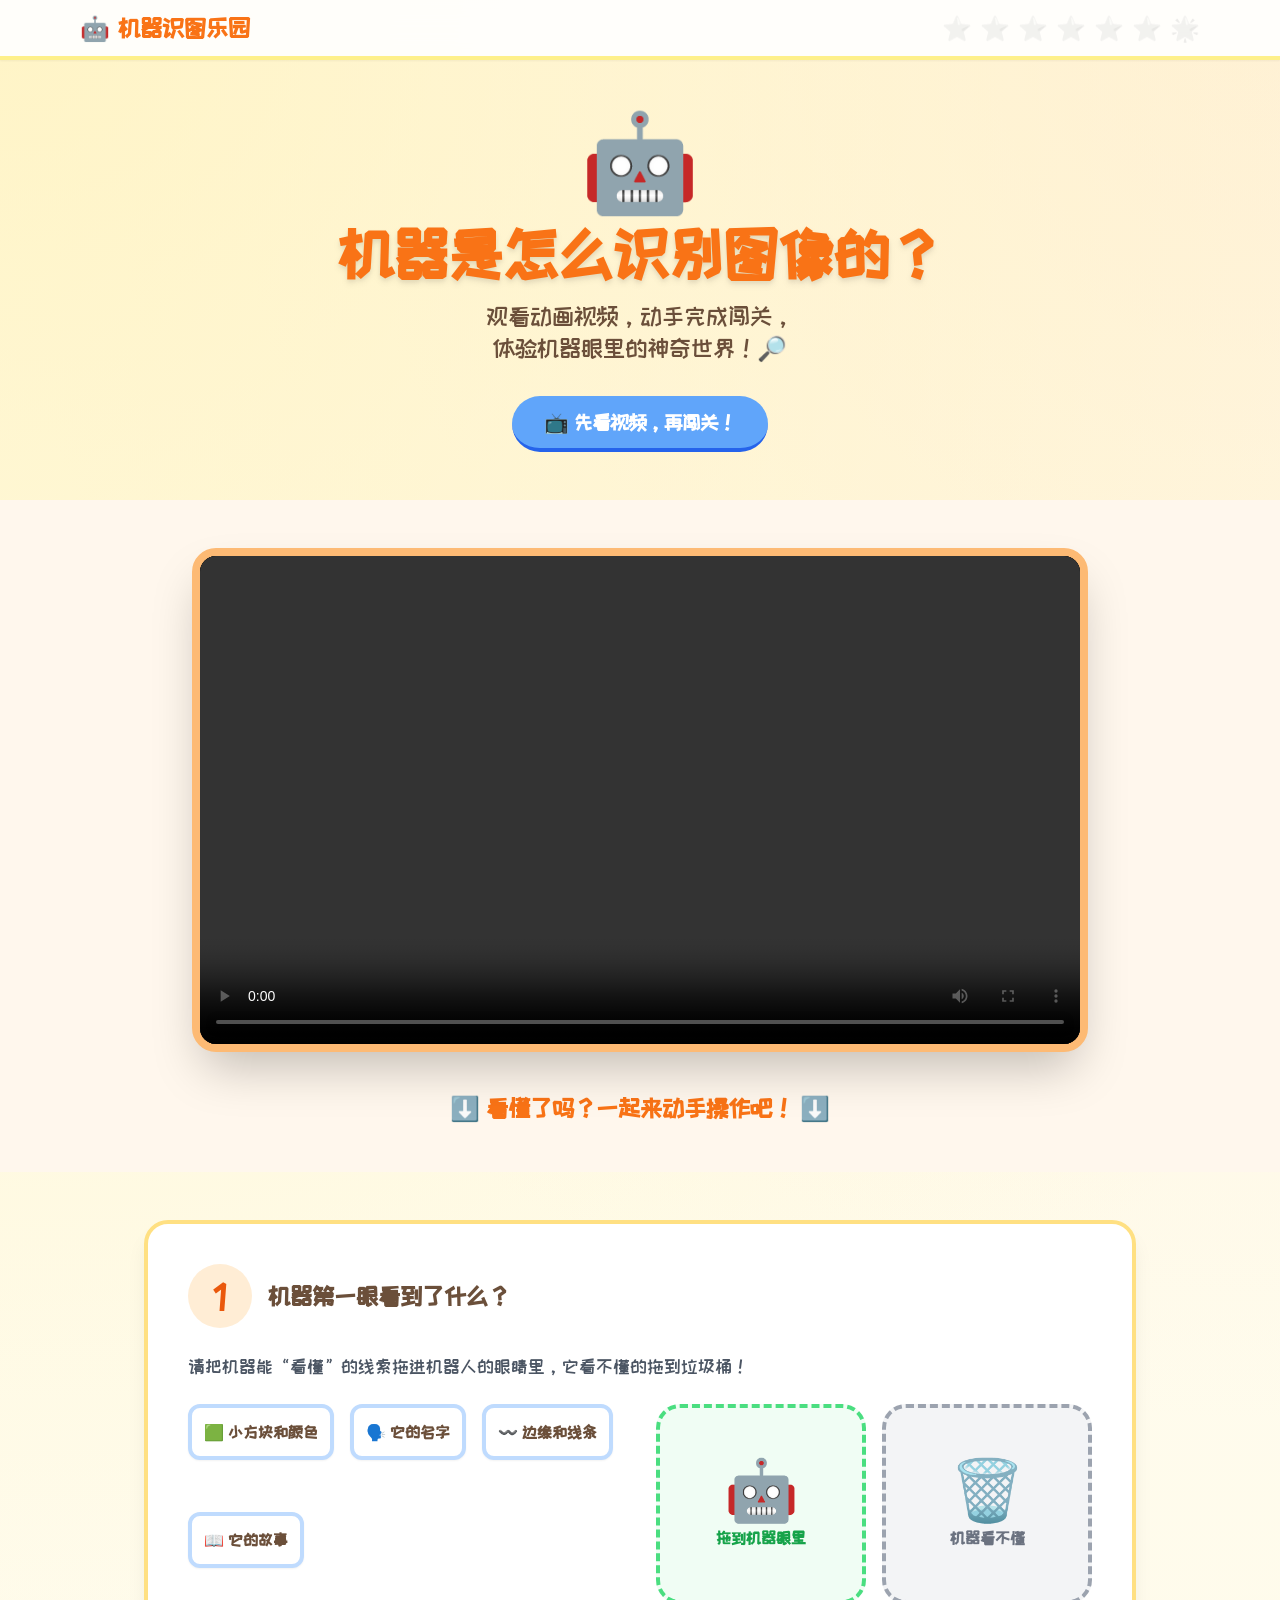
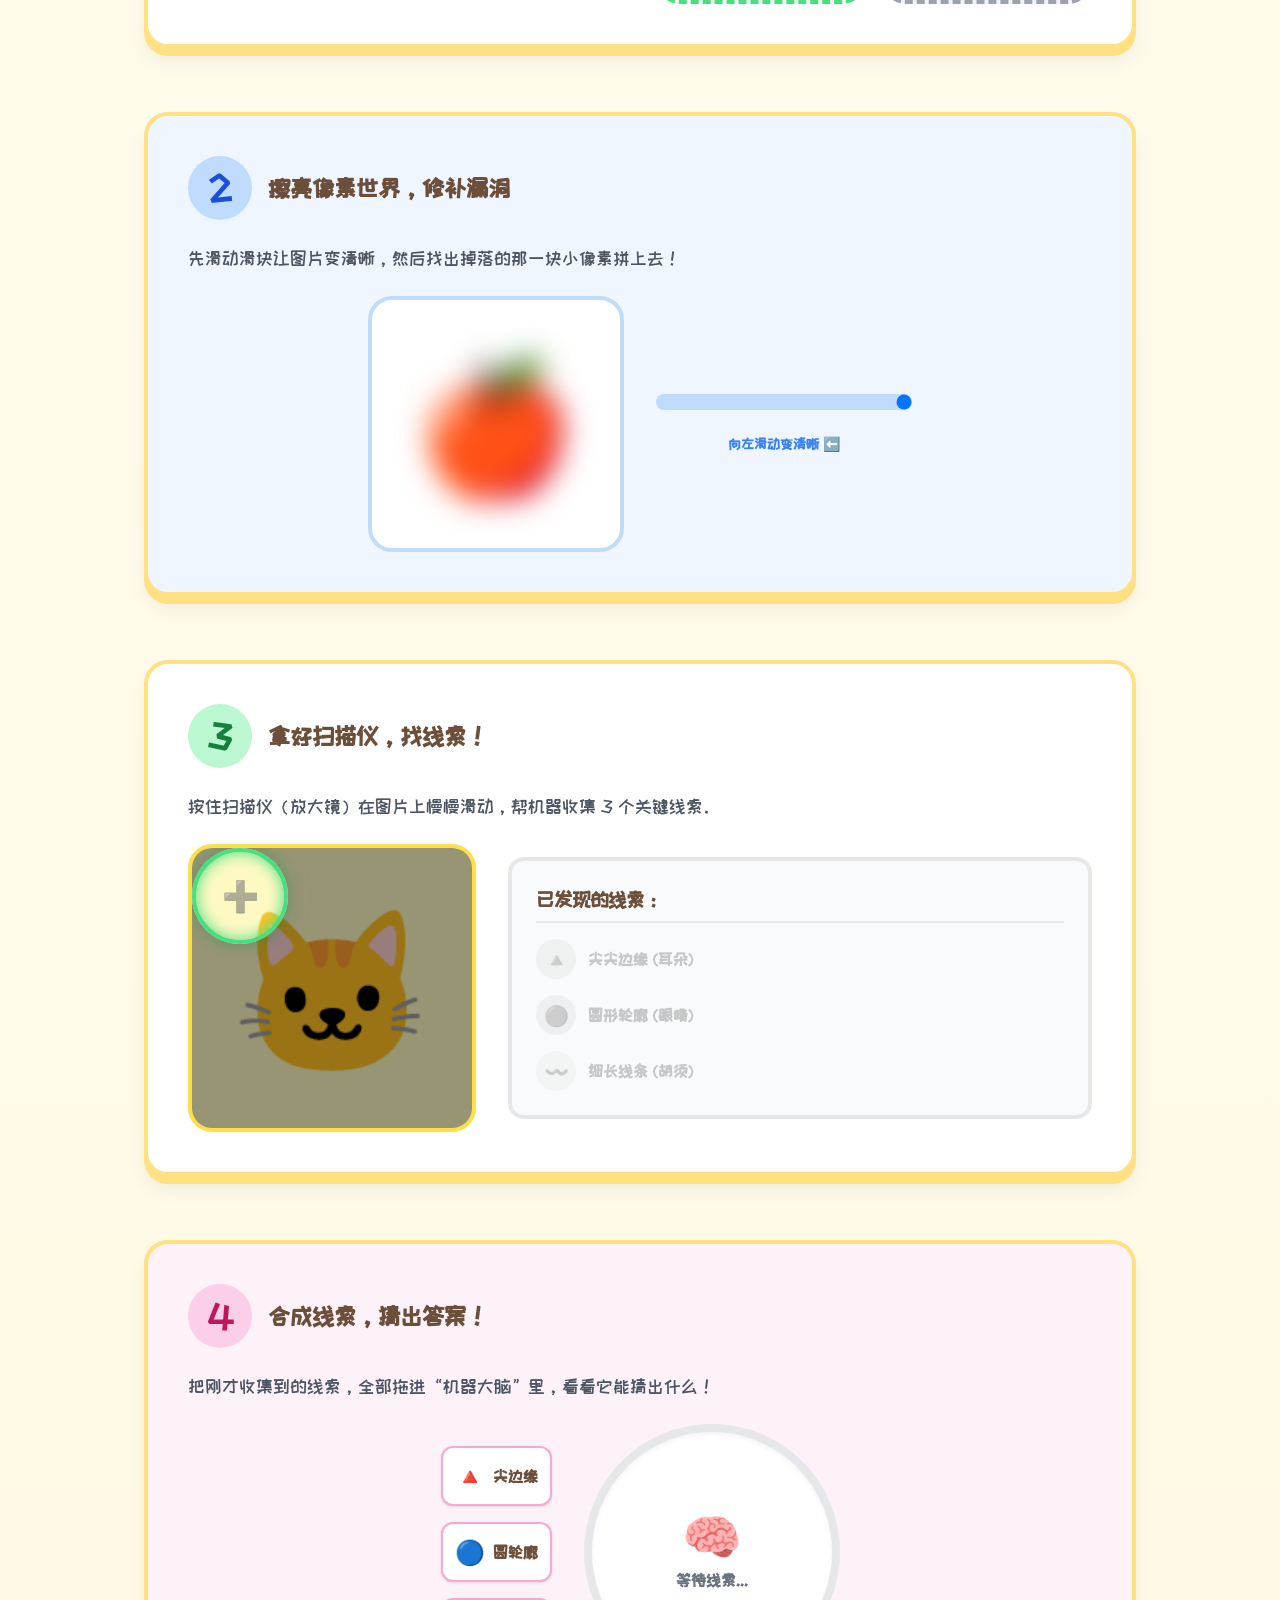
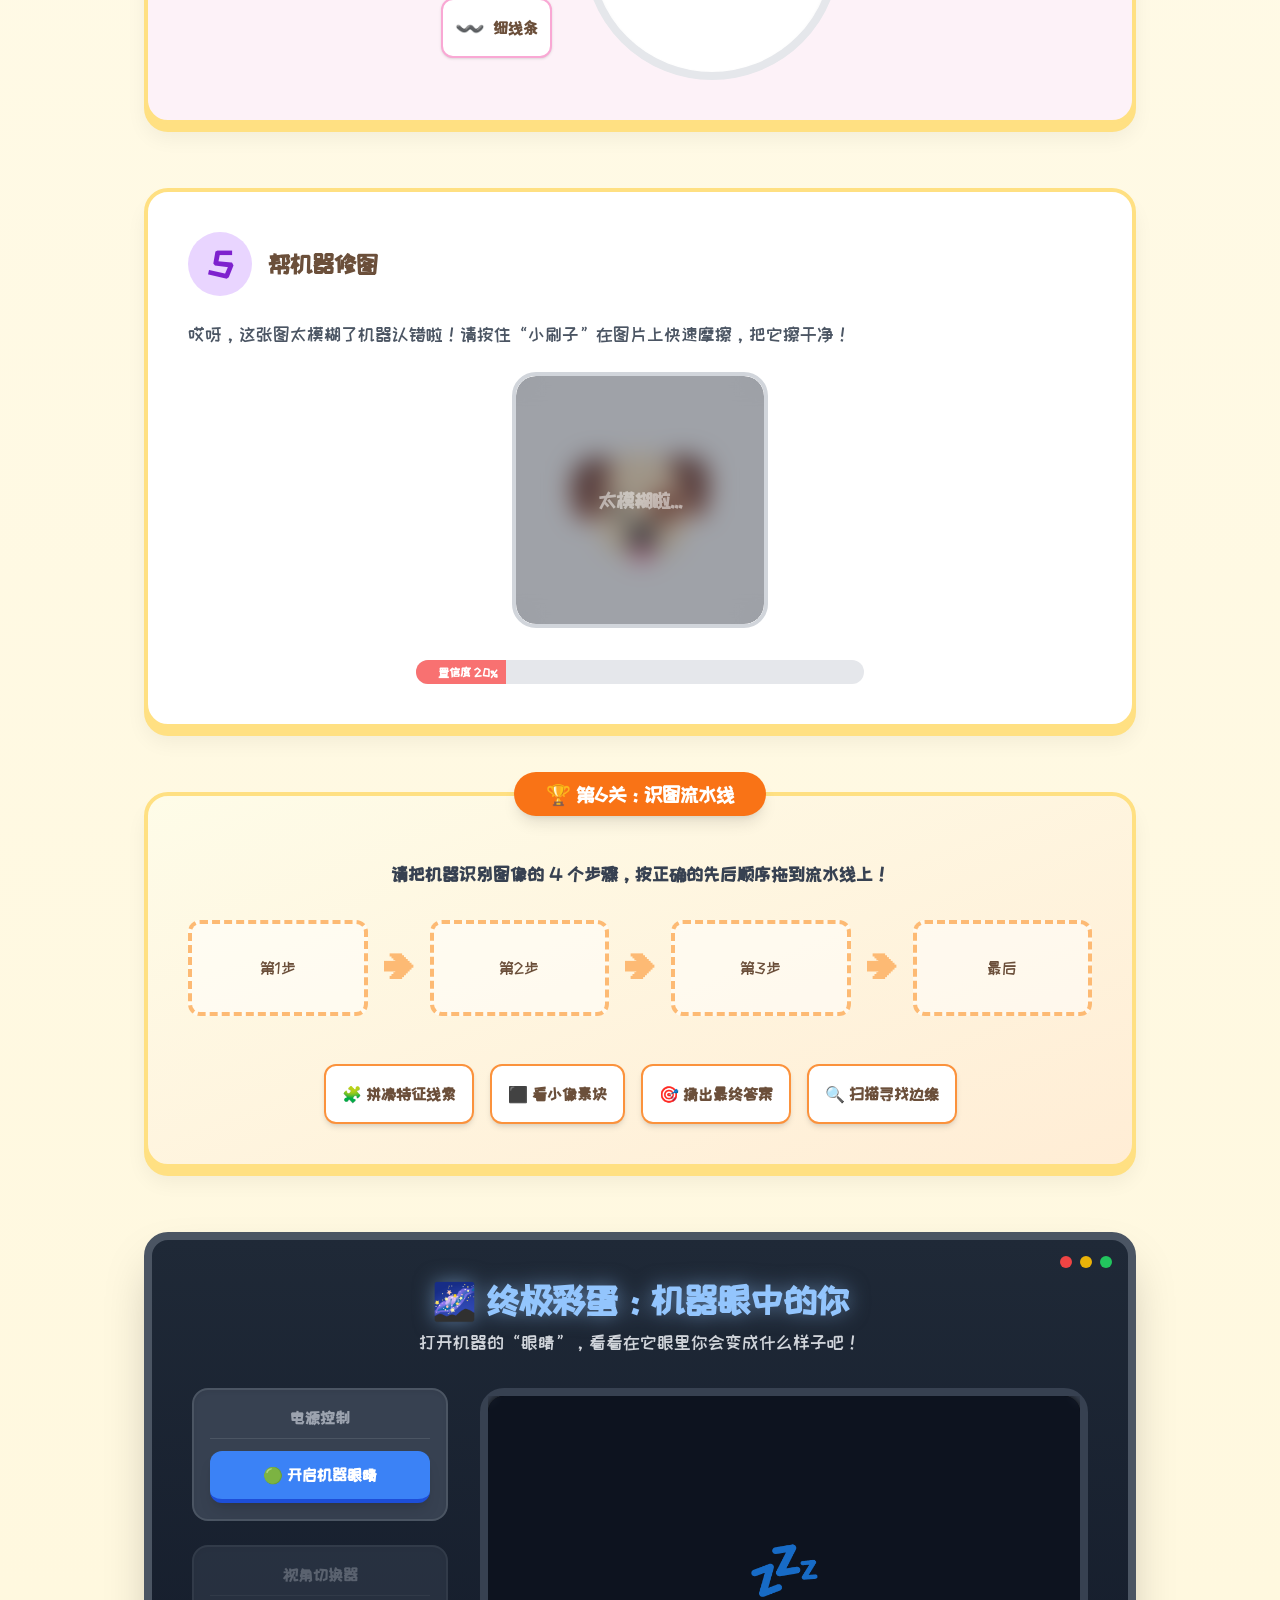
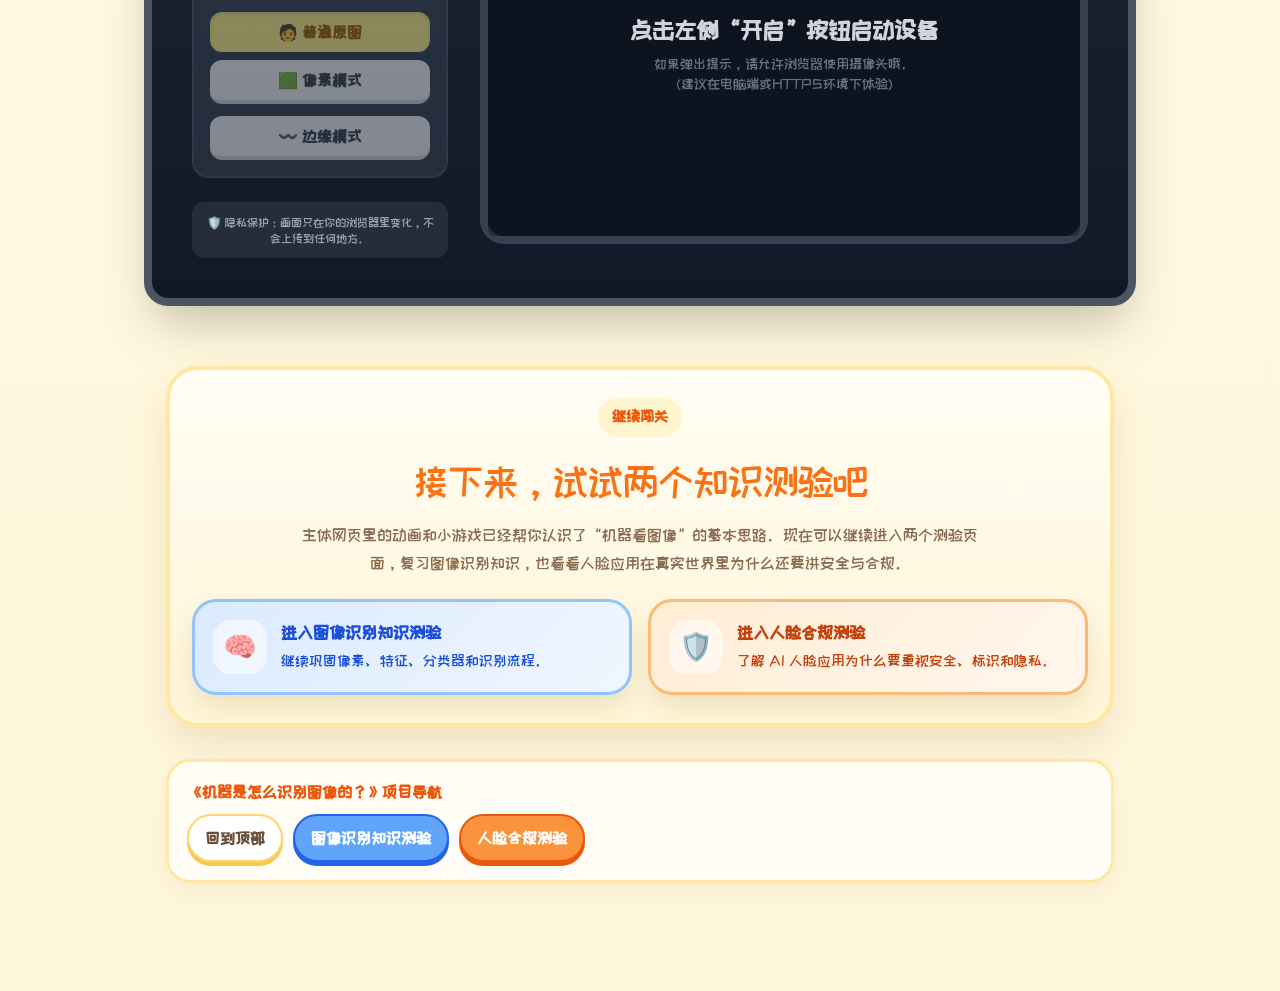
==== commit 03c153ff: "Adjust homepage footer copy" ====
--- a/index.html
+++ b/index.html
@@ -439,7 +439,6 @@
     <footer class="page-footer">
         <div class="page-footer__inner">
             <p class="page-footer__title">《机器是怎么识别图像的？》项目导航</p>
-            <p class="page-footer__text">现在三个页面已经打通，适合直接上传到 GitHub，并可作为静态前端项目继续部署到 Vercel。</p>
             <div class="page-nav__links">
                 <a class="page-link" href="#hero">回到顶部</a>
                 <a class="page-link page-link--primary" href="./quizzes/image-recognition/">图像识别知识测验</a>
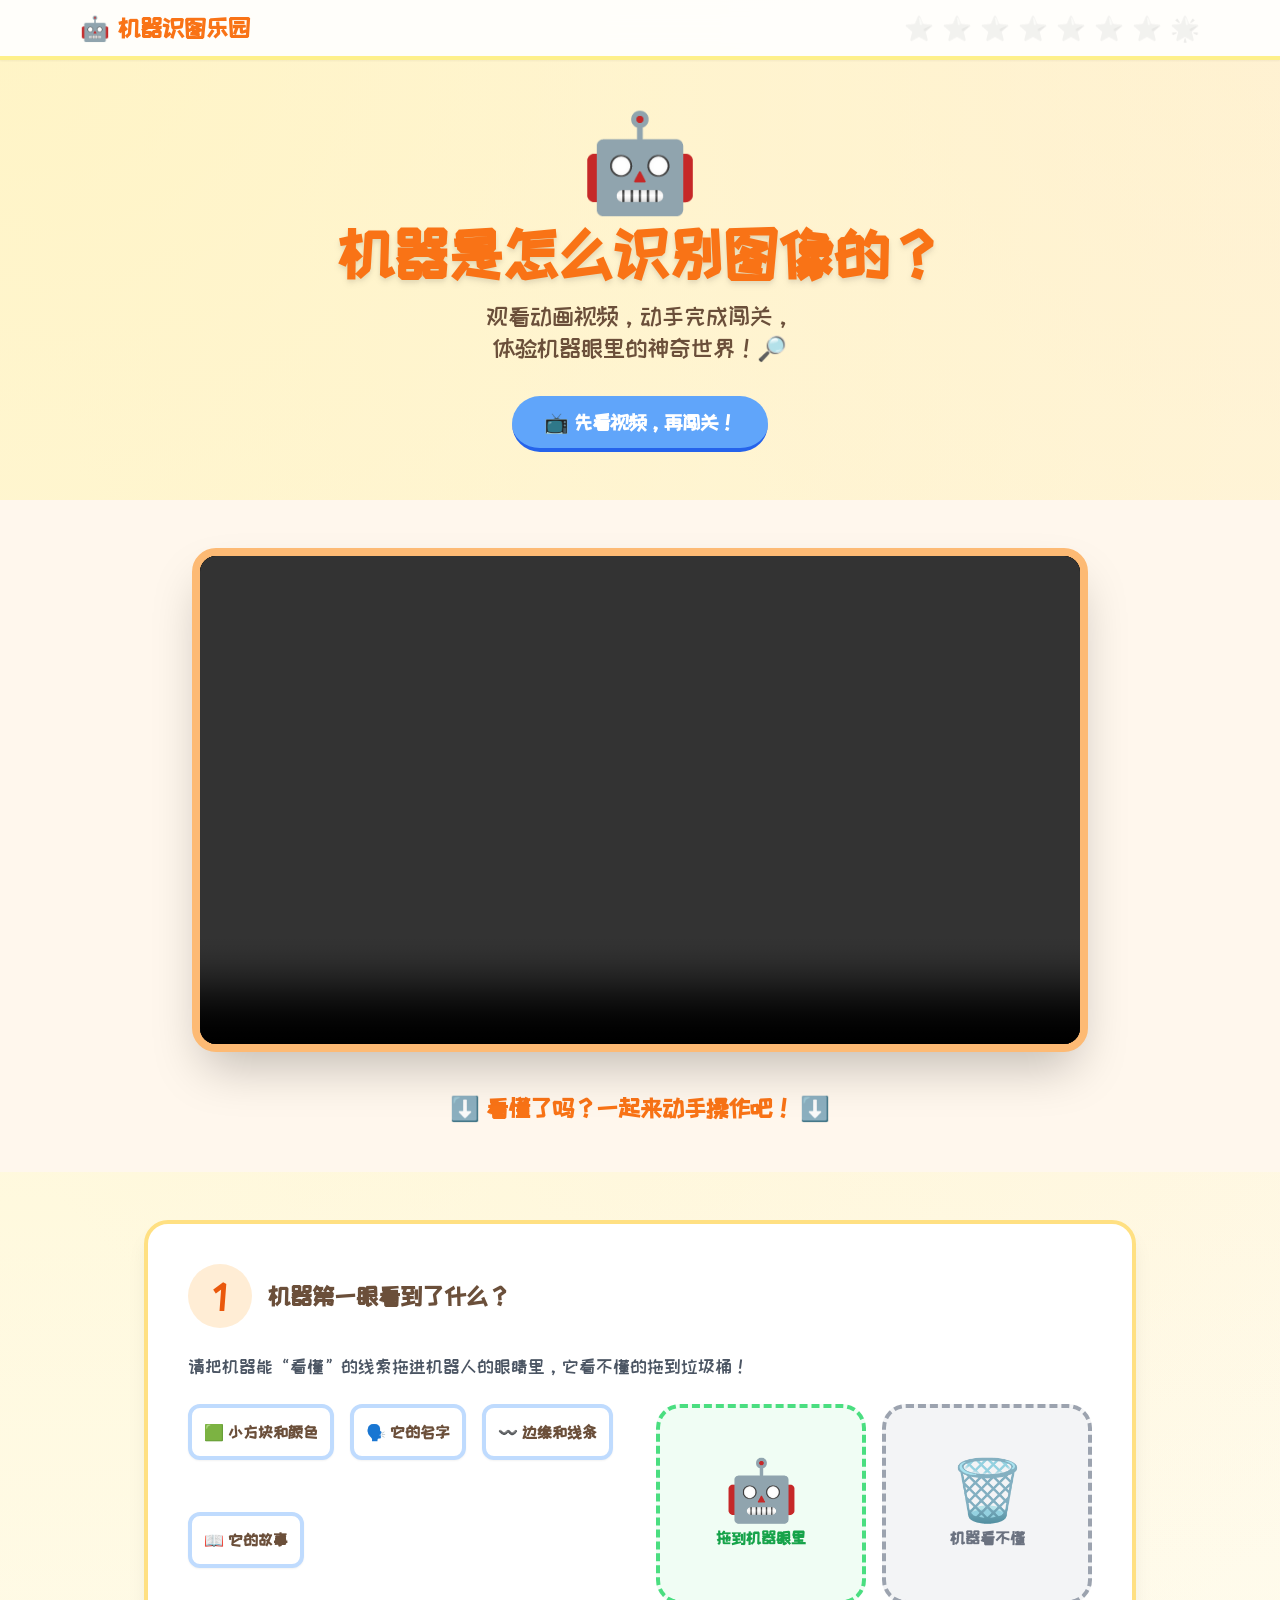
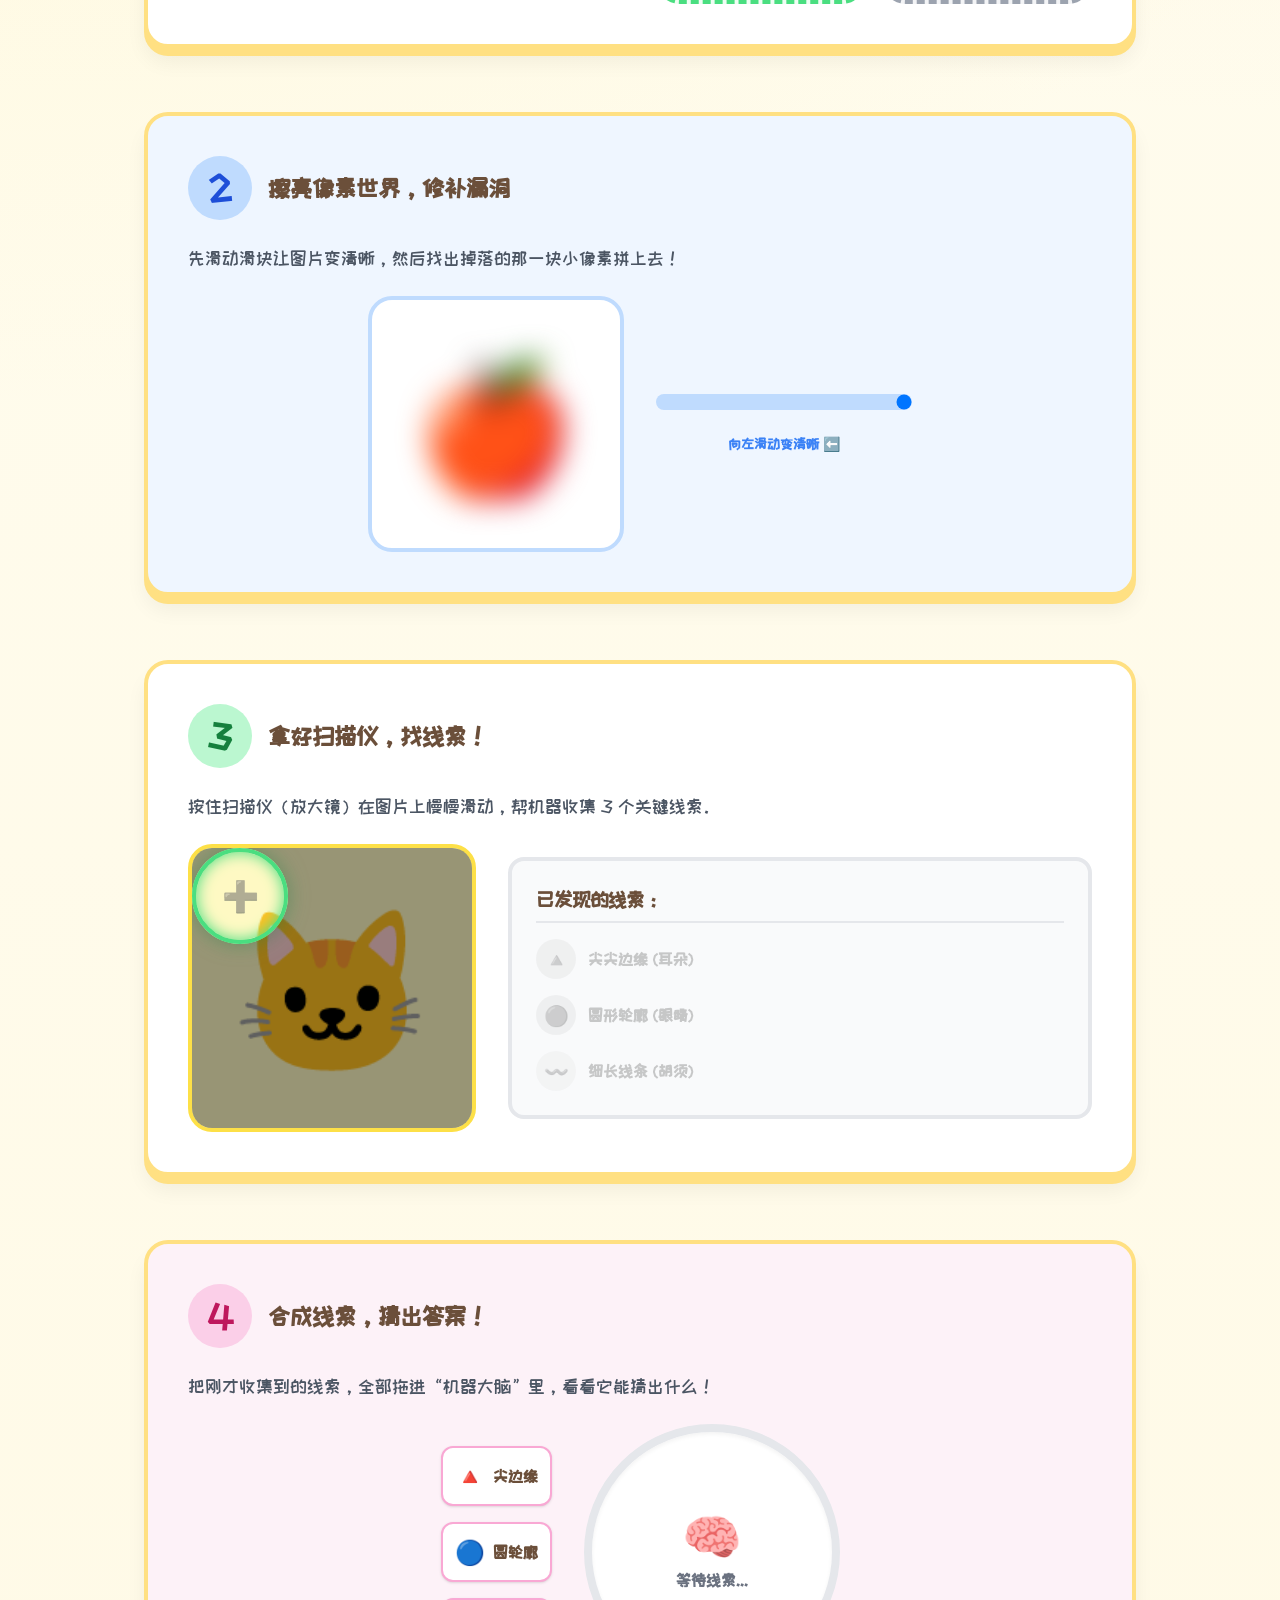
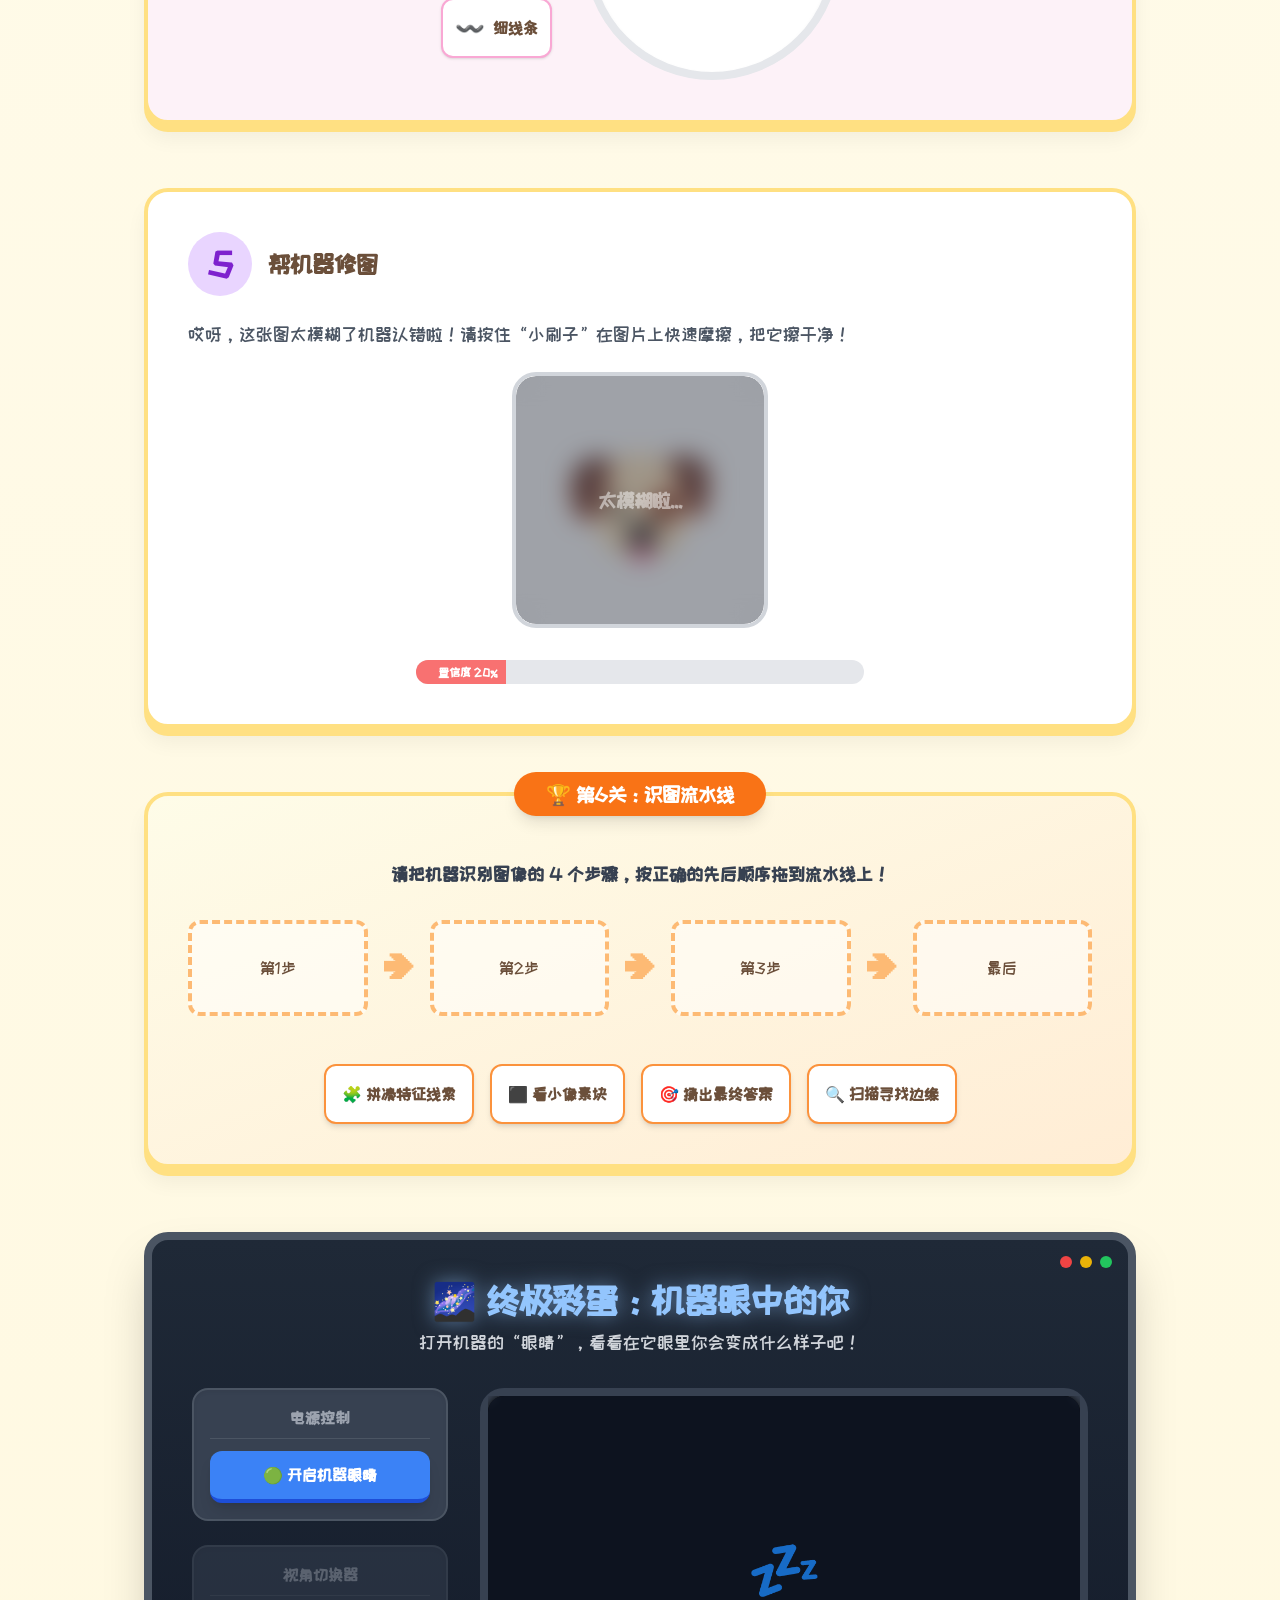
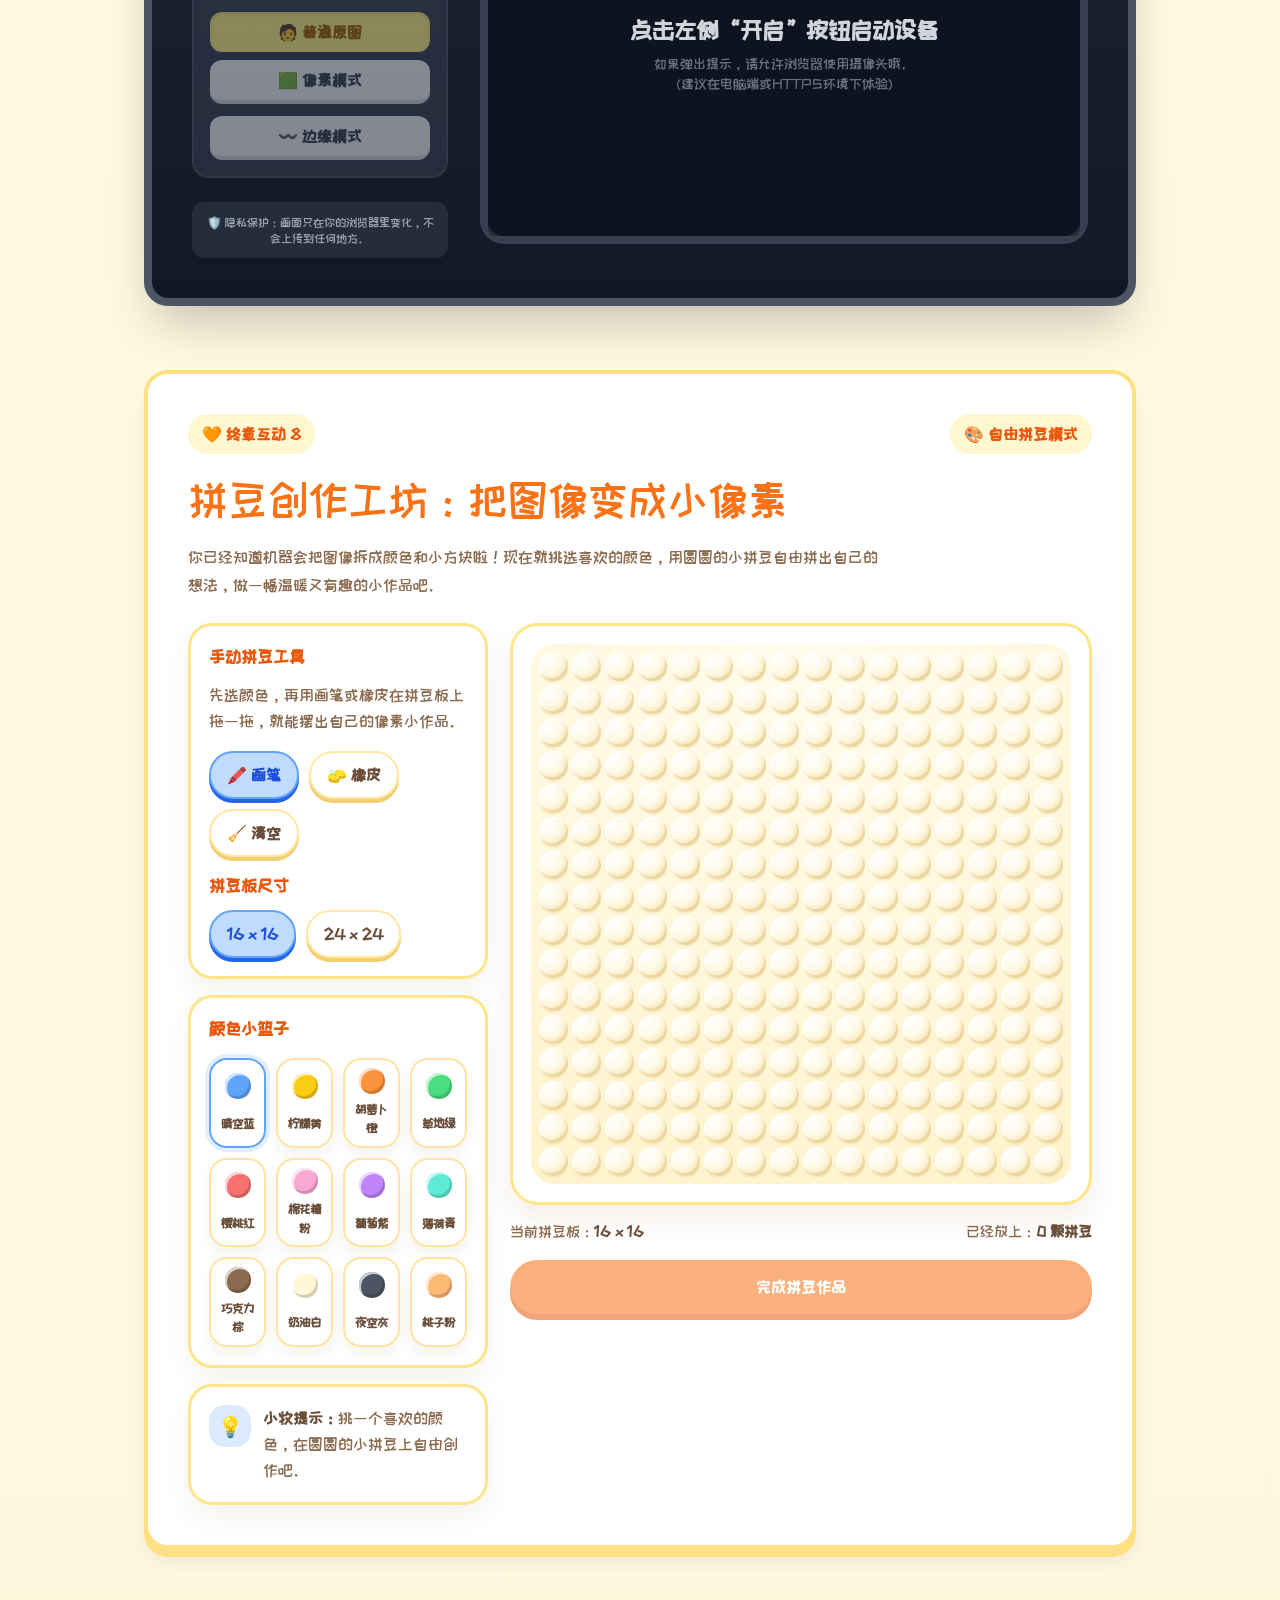
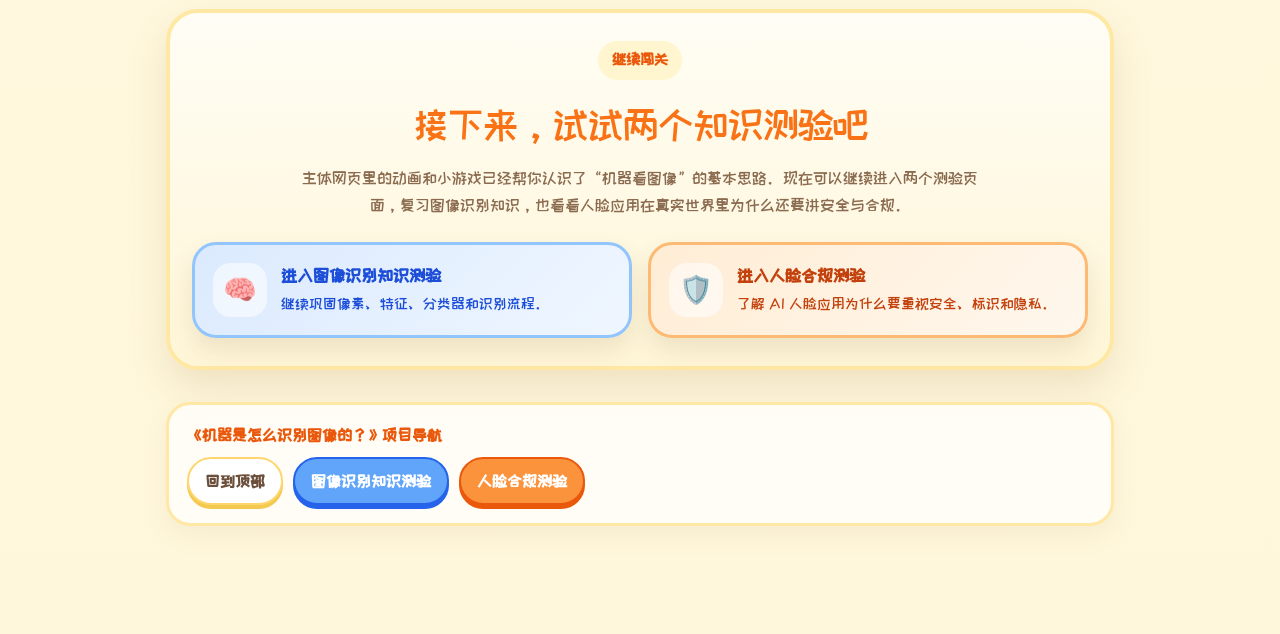
==== commit c0ed88cb: "项目整体更新" ====
--- a/index.html
+++ b/index.html
@@ -88,15 +88,15 @@
             <div class="text-xl md:text-2xl font-bold text-orange-500 flex items-center gap-2">
                 🤖 <span>机器识图乐园</span>
             </div>
-            <div class="flex items-center gap-1 md:gap-2 text-xl md:text-2xl" id="global-stars">
-                <!-- 增加到 7 颗星，最后一颗留给彩蛋 -->
+                        <div class="flex items-center gap-1 md:gap-2 text-xl md:text-2xl" id="global-stars">
                 <span class="star-slot" id="star-1">⭐</span>
                 <span class="star-slot" id="star-2">⭐</span>
                 <span class="star-slot" id="star-3">⭐</span>
                 <span class="star-slot" id="star-4">⭐</span>
                 <span class="star-slot" id="star-5">⭐</span>
                 <span class="star-slot" id="star-6">⭐</span>
-                <span class="star-slot" id="star-7">🌟</span>
+                <span class="star-slot" id="star-7">⭐</span>
+                <span class="star-slot" id="star-8">🌟</span>
             </div>
         </div>
     </nav>
@@ -403,9 +403,77 @@
             </div>
             
             <!-- 彩蛋通关提示 -->
-            <div id="cam-success-badge" class="absolute top-10 right-10 transform rotate-12 hidden z-20">
+                        <div id="cam-success-badge" class="absolute top-10 right-10 transform rotate-12 hidden z-20">
                 <div class="bg-yellow-400 text-red-600 font-bold px-4 py-2 rounded-lg shadow-xl border-2 border-yellow-200 text-xl animate-bounce">
                     🎉 彩蛋解锁成功！
+                </div>
+            </div>
+
+            <div id="cam-next-step" class="hidden mt-8 text-center">
+                <a href="#bead-section" class="page-link page-link--mint inline-flex">继续去拼豆创作工坊</a>
+            </div>
+        </div>
+
+        <div id="bead-section" class="bead-workshop cute-card p-6 md:p-10 relative overflow-hidden">
+            <div class="bead-workshop__top">
+                <div>
+                    <span class="bead-workshop__eyebrow">🧡 终章互动 8</span>
+                    <h2 class="bead-workshop__title">拼豆创作工坊：把图像变成小像素</h2>
+                    <p class="bead-workshop__text">你已经知道机器会把图像拆成颜色和小方块啦！现在就挑选喜欢的颜色，用圆圆的小拼豆自由拼出自己的想法，做一幅温暖又有趣的小作品吧。</p>
+                </div>
+                <div class="bead-workshop__eyebrow">🎨 自由拼豆模式</div>
+            </div>
+
+            <div class="bead-workshop__layout">
+                <div class="bead-workshop__sidebar">
+                    <div class="bead-panel" id="bead-draw-controls">
+                        <h3>手动拼豆工具</h3>
+                        <p>先选颜色，再用画笔或橡皮在拼豆板上拖一拖，就能摆出自己的像素小作品。</p>
+                        <div class="bead-tool-row mt-4" id="bead-tool-buttons">
+                            <button type="button" class="bead-pill-btn is-active" data-bead-tool="brush">🖍️ 画笔</button>
+                            <button type="button" class="bead-pill-btn" data-bead-tool="eraser">🧽 橡皮</button>
+                            <button type="button" class="bead-pill-btn bead-pill-btn--warm" id="bead-clear-btn">🧹 清空</button>
+                        </div>
+                        <div class="mt-4">
+                            <h3>拼豆板尺寸</h3>
+                            <div class="bead-size-row" id="bead-size-buttons"></div>
+                        </div>
+                    </div>
+
+<div class="bead-panel">
+                        <h3>颜色小篮子</h3>
+                        <div class="bead-color-grid mt-4" id="bead-color-palette"></div>
+                    </div>
+
+                    <div class="bead-panel bead-status">
+                        <span class="bead-status__icon">💡</span>
+                        <p class="bead-status__text"><strong>小牧提示：</strong><span id="bead-status-text">挑一个喜欢的颜色，在圆圆的小拼豆上自由创作吧。</span></p>
+                    </div>
+                </div>
+
+                <div class="bead-workshop__board-area">
+                    <div class="bead-board-frame">
+                        <div class="bead-board-scroll">
+                            <div class="bead-board" id="bead-board" aria-label="拼豆创作画板"></div>
+                        </div>
+                    </div>
+                    <div class="bead-board-meta">
+                        <span>当前拼豆板：<strong id="bead-board-size">16 × 16</strong></span>
+                        <span>已经放上：<strong id="bead-filled-count">0 颗拼豆</strong></span>
+                    </div>
+                    <button type="button" class="bead-complete-btn" id="bead-complete-btn" disabled>完成拼豆作品</button>
+                </div>
+            </div>
+
+            <div id="bead-finale" class="bead-finale hidden">
+                <div class="bead-finale__panel">
+                    <div class="bead-finale__emoji">🎉</div>
+                    <h3>拼豆终章完成啦！</h3>
+                    <p>你已经把“机器眼中的颜色格”变成了自己的小作品。现在带着这份观察力，继续去完成后面的知识测验吧！</p>
+                    <div class="bead-finale__actions">
+                        <button type="button" class="page-link" id="bead-close-finale">回到作品</button>
+                        <a class="page-link page-link--primary" href="#more-challenges-title">前往知识测验</a>
+                    </div>
                 </div>
             </div>
         </div>
@@ -446,6 +514,8 @@
             </div>
         </div>
     </footer>
+
+    <script src="./assets/js/bead-workshop.js"></script>
 
     <!-- JS 核心逻辑 -->
     <script>
@@ -495,7 +565,7 @@
         let stars = 0;
         function gainStar() {
             stars++;
-            if(stars <= 7) document.getElementById(`star-${stars}`).classList.add('star-active');
+            if(stars <= 8) document.getElementById(`star-${stars}`).classList.add('star-active');
         }
 
         // ================= 各游戏逻辑缩略 =================
@@ -656,6 +726,7 @@
                     hasEarnedCamStar = true;
                     gainStar();
                     document.getElementById('cam-success-badge').classList.remove('hidden');
+                    document.getElementById('cam-next-step').classList.remove('hidden');
                 }
             });
         });
@@ -834,7 +905,28 @@
             // 将 offCanvas 覆盖画到主画布
             ctx.drawImage(offCanvas, 0, 0, procW, procH, 0, 0, w, h);
         }
-
+        if (window.initBeadWorkshop) {
+            window.initBeadWorkshop({
+                sectionId: 'bead-section',
+                boardPresets: [16, 24],
+                palette: [
+                    { name: '晴空蓝', hex: '#60A5FA' },
+                    { name: '柠檬黄', hex: '#FACC15' },
+                    { name: '胡萝卜橙', hex: '#FB923C' },
+                    { name: '草地绿', hex: '#4ADE80' },
+                    { name: '樱桃红', hex: '#F87171' },
+                    { name: '棉花糖粉', hex: '#F9A8D4' },
+                    { name: '葡萄紫', hex: '#C084FC' },
+                    { name: '薄荷青', hex: '#5EEAD4' },
+                    { name: '巧克力棕', hex: '#8B6B4F' },
+                    { name: '奶油白', hex: '#FFF7D6' },
+                    { name: '夜空灰', hex: '#4B5563' },
+                    { name: '桃子粉', hex: '#FDBA74' }
+                ],
+                gainStar: window.gainStar,
+                onComplete: function () {}
+            });
+        }
     </script>
 
-</body></html>
+</body></html>
--- a/assets/css/common.css
+++ b/assets/css/common.css
@@ -1,4 +1,5 @@
 @import url("https://fonts.googleapis.com/css2?family=ZCOOL+KuaiLe&family=Noto+Sans+SC:wght@400;500;700;900&display=swap");
+@import url("./bead-workshop.css");
 
 :root {
   --site-cream-50: #fffdf2;
